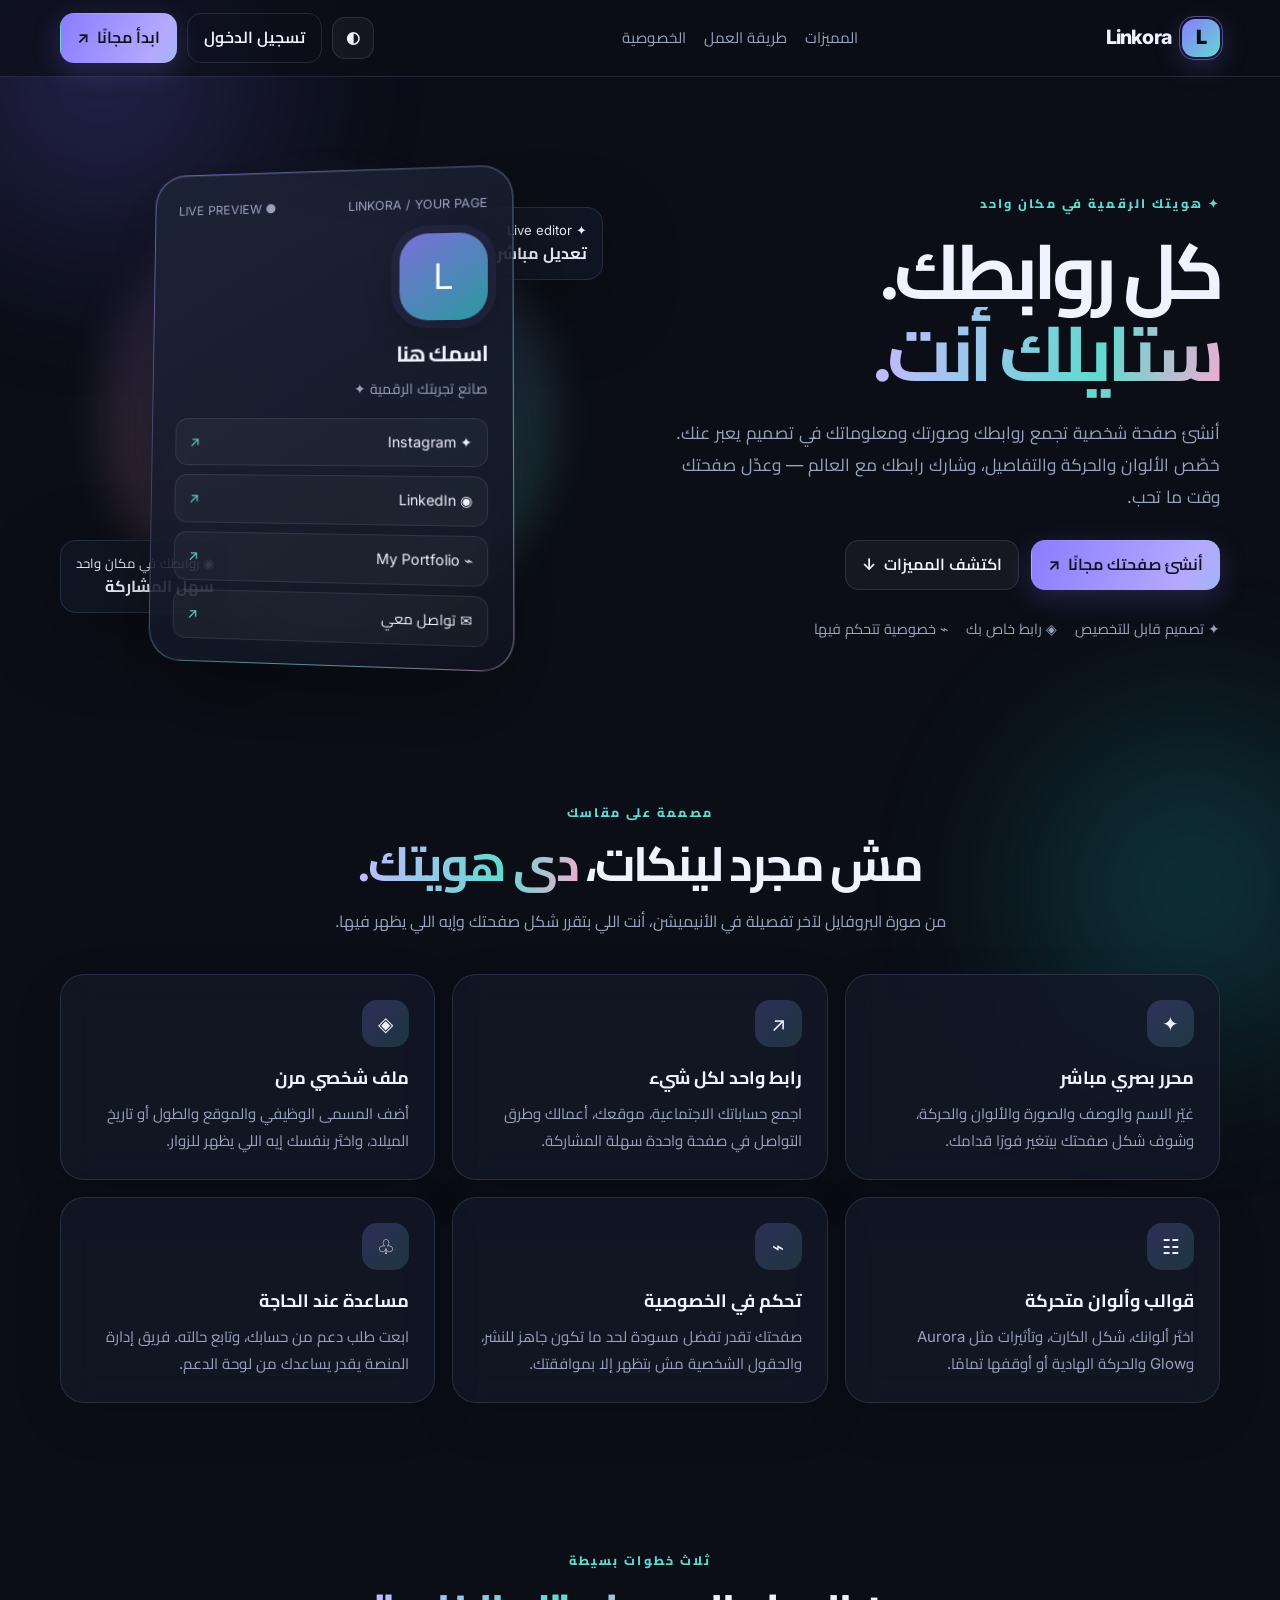
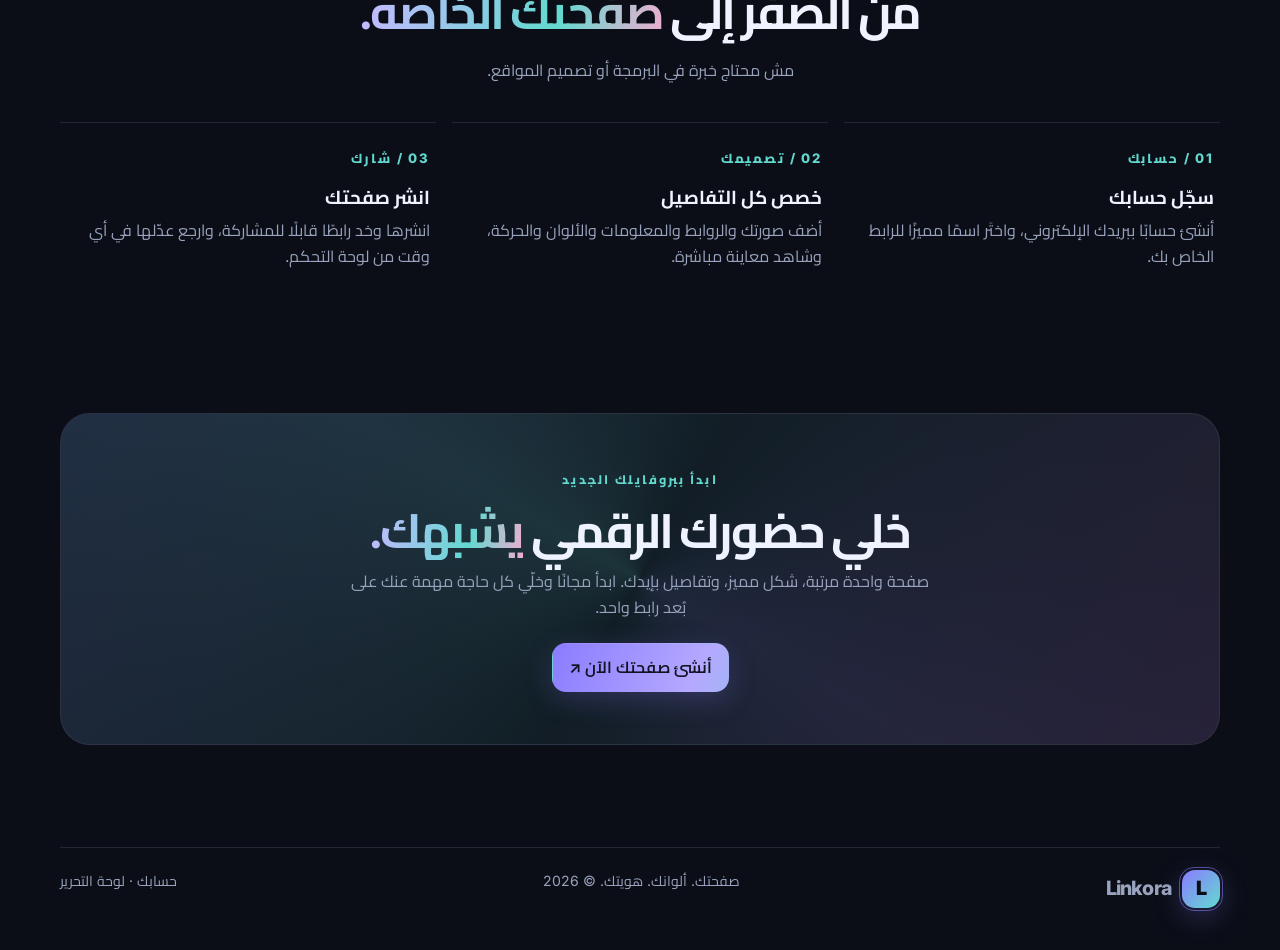
==== index.html @ 49119897 "Add files via upload" ====
<!doctype html>
<html lang="ar" dir="rtl">
<head>
  <meta charset="utf-8"><meta name="viewport" content="width=device-width, initial-scale=1">
  <meta name="theme-color" content="#0b0e17"><meta name="description" content="أنشئ صفحة روابط وبروفايل شخصية قابلة للتخصيص، واجمع كل روابطك في مكان واحد مع Linkora.">
  <title>Linkora — كل روابطك في صفحة واحدة</title><link rel="icon" href="assets/brand.svg" type="image/svg+xml"><link rel="stylesheet" href="assets/css/app.css">
  <script src="assets/js/config.js"></script>
</head>
<body>
<header class="topbar"><nav class="container nav"><a class="brand" href="index.html"><span class="brand-mark">L</span><span>Linkora</span></a><div class="nav-links"><a href="#features">المميزات</a><a href="#how">طريقة العمل</a><a href="#privacy">الخصوصية</a></div><div class="nav-actions"><button class="btn icon-btn" id="themeToggle" aria-label="تغيير المظهر">◐</button><a class="btn btn-quiet" href="auth.html">تسجيل الدخول</a><a class="btn btn-primary" href="auth.html?mode=signup">ابدأ مجانًا <span>↗</span></a></div></nav></header>
<main>
<section class="hero"><div class="container hero-grid"><div class="hero-copy"><span class="eyebrow">✦ هويتك الرقمية في مكان واحد</span><h1>كل روابطك.<br><span class="gradient-text">ستايلك أنت.</span></h1><p>أنشئ صفحة شخصية تجمع روابطك وصورتك ومعلوماتك في تصميم يعبر عنك. خصّص الألوان والحركة والتفاصيل، وشارك رابطك مع العالم — وعدّل صفحتك وقت ما تحب.</p><div class="hero-actions"><a class="btn btn-primary" href="auth.html?mode=signup">أنشئ صفحتك مجانًا <span>↗</span></a><a class="btn" href="#features">اكتشف المميزات <span>↓</span></a></div><div class="hero-meta"><span>✦ تصميم قابل للتخصيص</span><span>◈ رابط خاص بك</span><span>⌁ خصوصية تتحكم فيها</span></div></div>
<div class="hero-art" aria-label="معاينة توضيحية لصفحة Linkora"><div class="art-glow"></div><div class="mock-stat one">◉ روابطك في مكان واحد <b>سهل المشاركة</b></div><div class="mock-stat two">✦ Live editor <b>تعديل مباشر</b></div><article class="mock-profile"><div class="mock-top"><span>LINKORA / YOUR PAGE</span><span>● LIVE PREVIEW</span></div><div class="mock-avatar">L</div><h3>اسمك هنا</h3><p class="muted">صانع تجربتك الرقمية ✦</p><div class="mock-link"><span>✦ Instagram</span><span>↗</span></div><div class="mock-link"><span>◉ LinkedIn</span><span>↗</span></div><div class="mock-link"><span>⌁ My Portfolio</span><span>↗</span></div><div class="mock-link"><span>✉ تواصل معي</span><span>↗</span></div></article></div></div></section>
<section class="section" id="features"><div class="container"><div class="section-head"><span class="eyebrow">مصممة على مقاسك</span><h2>مش مجرد لينكات، <span class="gradient-text">دي هويتك.</span></h2><p>من صورة البروفايل لآخر تفصيلة في الأنيميشن، أنت اللي بتقرر شكل صفحتك وإيه اللي يظهر فيها.</p></div><div class="feature-grid"><article class="feature-card"><div class="feature-icon">✦</div><h3>محرر بصري مباشر</h3><p>غيّر الاسم والوصف والصورة والألوان والحركة، وشوف شكل صفحتك بيتغير فورًا قدامك.</p></article><article class="feature-card"><div class="feature-icon">↗</div><h3>رابط واحد لكل شيء</h3><p>اجمع حساباتك الاجتماعية، موقعك، أعمالك وطرق التواصل في صفحة واحدة سهلة المشاركة.</p></article><article class="feature-card"><div class="feature-icon">◈</div><h3>ملف شخصي مرن</h3><p>أضف المسمى الوظيفي والموقع والطول أو تاريخ الميلاد، واختَر بنفسك إيه اللي يظهر للزوار.</p></article><article class="feature-card"><div class="feature-icon">☷</div><h3>قوالب وألوان متحركة</h3><p>اختَر ألوانك، شكل الكارت، وتأثيرات مثل Aurora وGlow والحركة الهادية أو أوقفها تمامًا.</p></article><article class="feature-card"><div class="feature-icon">⌁</div><h3>تحكم في الخصوصية</h3><p>صفحتك تقدر تفضل مسودة لحد ما تكون جاهز للنشر، والحقول الشخصية مش بتظهر إلا بموافقتك.</p></article><article class="feature-card"><div class="feature-icon">♧</div><h3>مساعدة عند الحاجة</h3><p>ابعت طلب دعم من حسابك، وتابع حالته. فريق إدارة المنصة يقدر يساعدك من لوحة الدعم.</p></article></div></div></section>
<section class="section" id="how"><div class="container"><div class="section-head"><span class="eyebrow">ثلاث خطوات بسيطة</span><h2>من الصفر إلى <span class="gradient-text">صفحتك الخاصة.</span></h2><p>مش محتاج خبرة في البرمجة أو تصميم المواقع.</p></div><div class="steps-grid"><article class="step-card"><span class="step-number">01 / حسابك</span><h3>سجّل حسابك</h3><p>أنشئ حسابًا ببريدك الإلكتروني، واختَر اسمًا مميزًا للرابط الخاص بك.</p></article><article class="step-card"><span class="step-number">02 / تصميمك</span><h3>خصص كل التفاصيل</h3><p>أضف صورتك والروابط والمعلومات والألوان والحركة، وشاهد معاينة مباشرة.</p></article><article class="step-card"><span class="step-number">03 / شارك</span><h3>انشر صفحتك</h3><p>انشرها وخد رابطًا قابلًا للمشاركة، وارجع عدّلها في أي وقت من لوحة التحكم.</p></article></div></div></section>
<section class="section" id="privacy"><div class="container"><div class="cta-panel"><span class="eyebrow">ابدأ ببروفايلك الجديد</span><h2>خلي حضورك الرقمي <span class="gradient-text">يشبهك.</span></h2><p>صفحة واحدة مرتبة، شكل مميز، وتفاصيل بإيدك. ابدأ مجانًا وخلّي كل حاجة مهمة عنك على بُعد رابط واحد.</p><a class="btn btn-primary" href="auth.html?mode=signup">أنشئ صفحتك الآن ↗</a></div></div></section>
</main><footer class="footer"><div class="container footer-inner"><a class="brand" href="index.html"><span class="brand-mark">L</span><span>Linkora</span></a><span>صفحتك. ألوانك. هويتك. © <span id="year"></span></span><span><a href="auth.html">حسابك</a> · <a href="editor.html">لوحة التحرير</a></span></div></footer>
<script type="module" src="assets/js/home.js"></script></body></html>
---- assets/css/app.css ----
@import url('https://fonts.googleapis.com/css2?family=Cairo:wght@400;500;600;700;800&family=Inter:wght@400;500;600;700;800&display=swap');
:root{--bg:#0b0e17;--panel:rgba(20,25,40,.79);--panel-solid:#151a2a;--panel-2:rgba(255,255,255,.045);--text:#eff2ff;--muted:#99a3bd;--line:rgba(193,204,255,.13);--accent:#8a7cff;--accent-2:#62d9cf;--rose:#ee9bc5;--good:#6ee7b7;--warn:#fbc97a;--danger:#ff8c9c;--shadow:0 24px 80px rgba(0,0,0,.32);--radius:24px;--font:'Inter','Cairo',sans-serif}
*{box-sizing:border-box}html{scroll-behavior:smooth}body{margin:0;min-height:100vh;color:var(--text);background:var(--bg);font-family:var(--font);line-height:1.6;overflow-x:hidden}body:before,body:after{content:"";position:fixed;inset:auto;pointer-events:none;z-index:-2;filter:blur(72px);opacity:.31;border-radius:50%;animation:orb-drift 18s ease-in-out infinite alternate}body:before{width:40vw;height:40vw;min-width:280px;min-height:280px;top:-14vw;left:-12vw;background:radial-gradient(circle,#6e62e9 0,rgba(110,98,233,0) 68%)}body:after{width:38vw;height:38vw;min-width:280px;min-height:280px;right:-12vw;bottom:-18vw;background:radial-gradient(circle,#1baca9 0,rgba(27,172,169,0) 70%);animation-delay:-7s}@keyframes orb-drift{from{transform:translate3d(0,0,0) scale(1)}to{transform:translate3d(8vw,4vh,0) scale(1.18)}}a{color:inherit;text-decoration:none}button,input,textarea,select{font:inherit}button{cursor:pointer}img{max-width:100%;display:block}.container{width:min(1160px,calc(100% - 40px));margin-inline:auto}.topbar{position:sticky;top:0;z-index:30;backdrop-filter:blur(22px);background:rgba(11,14,23,.68);border-bottom:1px solid var(--line)}.nav{min-height:76px;display:flex;align-items:center;justify-content:space-between;gap:20px}.brand{display:inline-flex;align-items:center;gap:11px;font-weight:800;letter-spacing:-.04em;font-size:1.23rem}.brand-mark{width:38px;height:38px;border-radius:13px;display:grid;place-items:center;background:linear-gradient(135deg,var(--accent),var(--accent-2));color:#0b0e17;font-weight:900;box-shadow:0 8px 28px color-mix(in srgb,var(--accent) 27%,transparent);position:relative;isolation:isolate}.brand-mark:after{content:"";position:absolute;inset:-3px;border:1px solid color-mix(in srgb,var(--accent) 55%,transparent);border-radius:15px;animation:mark-pulse 3s ease-in-out infinite;z-index:-1}@keyframes mark-pulse{50%{opacity:.35;transform:scale(1.1)}}.nav-links{display:flex;align-items:center;gap:18px;color:var(--muted);font-size:.94rem}.nav-links a:hover{color:var(--text)}.nav-actions{display:flex;gap:10px;align-items:center}.btn{border:1px solid var(--line);border-radius:14px;padding:11px 16px;background:rgba(255,255,255,.045);color:var(--text);font-weight:650;display:inline-flex;align-items:center;justify-content:center;gap:8px;transition:transform .25s,border-color .25s,background .25s,box-shadow .25s;white-space:nowrap}.btn:hover{transform:translateY(-2px);border-color:color-mix(in srgb,var(--accent) 70%,white 5%);box-shadow:0 10px 28px rgba(0,0,0,.2)}.btn:active{transform:scale(.97)}.btn-primary{border-color:transparent;color:#101321;background:linear-gradient(115deg,var(--accent),#b5a9ff 48%,var(--accent-2));background-size:170% 170%;animation:button-flow 7s ease infinite;box-shadow:0 8px 28px color-mix(in srgb,var(--accent) 22%,transparent)}@keyframes button-flow{50%{background-position:100% 0}}.btn-quiet{background:transparent}.btn-danger{color:#ffb9c2;border-color:rgba(255,140,156,.28)}.btn-small{padding:8px 11px;border-radius:11px;font-size:.87rem}.icon-btn{width:42px;height:42px;padding:0;border-radius:13px}.muted{color:var(--muted)}.small{font-size:.87rem}.eyebrow{color:var(--accent-2);font-size:.78rem;font-weight:800;letter-spacing:.17em;text-transform:uppercase}.gradient-text{background:linear-gradient(100deg,#c3baff 3%,var(--accent-2) 65%,#efadd0);-webkit-background-clip:text;background-clip:text;color:transparent}.hero{padding:90px 0 64px;position:relative}.hero-grid{display:grid;grid-template-columns:1.03fr .97fr;gap:52px;align-items:center}.hero h1{font-size:clamp(2.7rem,6vw,5.2rem);line-height:1.07;letter-spacing:-.065em;margin:15px 0 22px;max-width:720px}.hero p{font-size:1.08rem;max-width:600px;color:var(--muted);line-height:1.85}.hero-actions{display:flex;flex-wrap:wrap;gap:12px;margin-top:27px}.hero-meta{display:flex;flex-wrap:wrap;gap:18px;margin-top:27px;color:var(--muted);font-size:.9rem}.hero-meta span{display:flex;align-items:center;gap:8px}.hero-art{min-height:470px;display:grid;place-items:center;position:relative;perspective:1000px}.art-glow{position:absolute;width:84%;aspect-ratio:1;border-radius:50%;background:conic-gradient(from 0deg,rgba(138,124,255,.16),rgba(98,217,207,.18),rgba(238,155,197,.17),rgba(138,124,255,.16));filter:blur(20px);animation:slowspin 30s linear infinite}@keyframes slowspin{to{transform:rotate(360deg)}}.mock-profile{position:relative;width:min(365px,90%);padding:27px 24px 22px;background:linear-gradient(150deg,rgba(28,34,54,.9),rgba(15,19,31,.88));border:1px solid rgba(200,208,255,.22);border-radius:32px;box-shadow:0 38px 90px rgba(0,0,0,.35),inset 0 1px rgba(255,255,255,.12);transform:rotateY(-8deg) rotateX(3deg);animation:profile-float 6s ease-in-out infinite}.mock-profile:before{content:"";position:absolute;inset:-1px;border-radius:inherit;padding:1px;background:linear-gradient(130deg,rgba(138,124,255,.78),transparent 38%,rgba(98,217,207,.65) 70%,rgba(238,155,197,.55));-webkit-mask:linear-gradient(#000 0 0) content-box,linear-gradient(#000 0 0);-webkit-mask-composite:xor;mask-composite:exclude;pointer-events:none;opacity:.8}.mock-top{display:flex;align-items:center;justify-content:space-between;font-size:.78rem;color:var(--muted);margin-bottom:19px}.mock-avatar{width:87px;height:87px;border-radius:28px;background:linear-gradient(145deg,#7a70d8,#2b999f);display:grid;place-items:center;font-size:2.2rem;color:#fff;box-shadow:0 0 0 8px rgba(137,124,255,.08),0 14px 32px rgba(0,0,0,.25);margin-bottom:16px}.mock-profile h3{font-size:1.35rem;margin:0;letter-spacing:-.04em}.mock-profile .muted{font-size:.88rem;margin:4px 0 16px}.mock-link{padding:12px 14px;border:1px solid rgba(255,255,255,.09);background:rgba(255,255,255,.035);border-radius:13px;margin-top:9px;display:flex;justify-content:space-between;gap:10px;font-size:.89rem}.mock-link span:last-child{color:var(--accent-2)}.mock-stat{position:absolute;border:1px solid var(--line);background:rgba(17,22,36,.82);backdrop-filter:blur(20px);padding:12px 15px;border-radius:16px;box-shadow:var(--shadow);font-size:.82rem;animation:profile-float 7s ease-in-out infinite}.mock-stat b{display:block;font-size:1rem}.mock-stat.one{left:0;bottom:50px;animation-delay:-1.8s}.mock-stat.two{right:-6px;top:40px;animation-delay:-3.1s}@keyframes profile-float{0%,100%{transform:translateY(0) rotateY(-8deg) rotateX(3deg)}50%{transform:translateY(-12px) rotateY(-3deg) rotateX(1deg)}}.section{padding:72px 0}.section-head{max-width:700px;margin:0 auto 38px;text-align:center}.section-head h2{font-size:clamp(2rem,4vw,3rem);letter-spacing:-.05em;line-height:1.15;margin:12px 0}.section-head p{color:var(--muted);line-height:1.8}.feature-grid{display:grid;grid-template-columns:repeat(3,1fr);gap:17px}.feature-card,.panel,.soft-card{background:var(--panel);border:1px solid var(--line);border-radius:var(--radius);box-shadow:0 16px 50px rgba(0,0,0,.12);backdrop-filter:blur(16px)}.feature-card{padding:25px;transition:transform .28s,border-color .28s}.feature-card:hover{transform:translateY(-5px);border-color:color-mix(in srgb,var(--accent) 40%,var(--line))}.feature-icon{width:47px;height:47px;display:grid;place-items:center;border-radius:15px;background:linear-gradient(135deg,color-mix(in srgb,var(--accent) 24%,transparent),color-mix(in srgb,var(--accent-2) 16%,transparent));font-size:1.25rem}.feature-card h3{margin:17px 0 7px;font-size:1.12rem}.feature-card p{margin:0;color:var(--muted);font-size:.94rem;line-height:1.8}.steps-grid{display:grid;grid-template-columns:repeat(3,1fr);gap:16px}.step-card{border-top:1px solid var(--line);padding:22px 6px 0}.step-number{font-size:.82rem;color:var(--accent-2);font-weight:800;letter-spacing:.14em}.step-card h3{margin:12px 0 5px}.step-card p{margin:0;color:var(--muted)}.cta-panel{position:relative;overflow:hidden;text-align:center;padding:52px 26px;border:1px solid var(--line);border-radius:30px;background:linear-gradient(125deg,rgba(138,124,255,.12),rgba(98,217,207,.08),rgba(238,155,197,.08))}.cta-panel:before{content:"";position:absolute;inset:-100%;background:conic-gradient(from 30deg,transparent,rgba(138,124,255,.11),transparent,rgba(98,217,207,.12),transparent);animation:slowspin 32s linear infinite}.cta-panel>*{position:relative}.cta-panel h2{font-size:clamp(2rem,4vw,3rem);line-height:1.2;letter-spacing:-.05em;margin:10px 0}.cta-panel p{color:var(--muted);max-width:580px;margin:0 auto 22px}.footer{padding:30px 0 42px;color:var(--muted);font-size:.88rem}.footer-inner{border-top:1px solid var(--line);padding-top:22px;display:flex;justify-content:space-between;gap:16px;flex-wrap:wrap}
/* App pages */
.page-wrap{padding:44px 0 72px}.page-heading{display:flex;align-items:flex-end;justify-content:space-between;gap:18px;margin-bottom:26px}.page-heading h1{margin:5px 0;font-size:clamp(1.8rem,3vw,2.65rem);letter-spacing:-.055em;line-height:1.15}.page-heading p{margin:7px 0 0;color:var(--muted)}.panel{padding:25px}.panel h2,.panel h3{margin-top:0}.panel-head{display:flex;align-items:center;justify-content:space-between;gap:14px;margin-bottom:18px}.form-grid{display:grid;grid-template-columns:repeat(2,minmax(0,1fr));gap:17px}.field{display:flex;flex-direction:column;gap:7px;min-width:0}.field.full{grid-column:1/-1}.field label,.field-label{font-size:.9rem;font-weight:700}.field input,.field textarea,.field select,.control{width:100%;min-width:0;border:1px solid var(--line);background:rgba(5,8,17,.28);color:var(--text);border-radius:13px;padding:12px 13px;outline:none;transition:border-color .2s,box-shadow .2s}.field input:focus,.field textarea:focus,.field select:focus,.control:focus{border-color:var(--accent);box-shadow:0 0 0 3px color-mix(in srgb,var(--accent) 18%,transparent)}.field textarea{resize:vertical;min-height:110px}.field input[type=color]{height:45px;padding:5px}.field input[type=checkbox]{width:17px;height:17px;accent-color:var(--accent)}.field small{font-size:.8rem;color:var(--muted)}.check-row{display:flex;align-items:flex-start;gap:10px;font-size:.9rem;color:var(--muted)}.check-row input{margin-top:4px;flex:0 0 auto}.auth-layout{min-height:calc(100vh - 76px);display:grid;grid-template-columns:1fr minmax(320px,480px);gap:50px;align-items:center;padding-block:54px}.auth-copy h1{font-size:clamp(2.5rem,5vw,4.3rem);line-height:1.06;letter-spacing:-.06em}.auth-copy p{color:var(--muted);font-size:1.05rem;max-width:550px}.auth-card{padding:30px}.auth-card h2{margin:0;font-size:1.7rem;letter-spacing:-.04em}.auth-tabs{display:grid;grid-template-columns:1fr 1fr;gap:6px;padding:5px;border-radius:14px;background:rgba(255,255,255,.04);margin:20px 0}.auth-tabs button{border:0;border-radius:10px;padding:10px;background:transparent;color:var(--muted)}.auth-tabs button.active{background:rgba(255,255,255,.1);color:var(--text)}.auth-form{display:grid;gap:15px}.status-line{min-height:23px;color:var(--muted);font-size:.9rem}.status-line.error{color:var(--danger)}.status-line.success{color:var(--good)}.app-grid{display:grid;grid-template-columns:minmax(0,1.05fr) minmax(340px,.95fr);gap:22px;align-items:start}.editor-form{display:grid;gap:22px}.divider{height:1px;background:var(--line);margin:22px 0}.section-kicker{display:flex;align-items:center;gap:10px;margin:0 0 17px;font-size:1rem}.section-kicker .n{display:grid;place-items:center;width:29px;height:29px;border-radius:10px;background:color-mix(in srgb,var(--accent) 20%,transparent);font-size:.82rem;color:#d9d3ff}.theme-grid{display:grid;grid-template-columns:repeat(3,1fr);gap:10px}.theme-swatch{position:relative;border:1px solid var(--line);border-radius:14px;padding:12px;background:rgba(255,255,255,.03);text-align:left;color:var(--text)}.theme-swatch.active{border-color:var(--accent);box-shadow:0 0 0 2px color-mix(in srgb,var(--accent) 22%,transparent)}.swatch-colors{display:flex;gap:5px;margin-bottom:9px}.swatch-colors i{width:23px;height:23px;border-radius:8px}.link-edit-list{display:grid;gap:10px}.link-edit-row{display:grid;grid-template-columns:1fr 1.5fr 70px 42px;gap:8px;align-items:center;padding:10px;background:rgba(255,255,255,.025);border:1px solid var(--line);border-radius:15px}.link-edit-row input{min-width:0;width:100%;border:1px solid var(--line);background:rgba(5,8,17,.28);color:var(--text);padding:10px;border-radius:10px}.preview-stick{position:sticky;top:100px}.preview-stage{min-height:660px;border:1px dashed rgba(193,204,255,.18);border-radius:28px;padding:22px;display:grid;place-items:center;position:relative;overflow:hidden;background:rgba(3,5,12,.2)}.preview-label{position:absolute;top:14px;left:17px;text-transform:uppercase;letter-spacing:.14em;font-size:.7rem;color:var(--muted)}.preview-profile{--pbg:#101522;--ptxt:#f4f5ff;--paccent:#8a7cff;--paccent2:#62d9cf;width:min(350px,100%);padding:27px 23px;background:var(--pbg);color:var(--ptxt);border:1px solid color-mix(in srgb,var(--paccent) 45%,transparent);border-radius:28px;position:relative;box-shadow:0 28px 60px rgba(0,0,0,.28);text-align:center;isolation:isolate}.preview-profile:before{content:"";position:absolute;inset:-2px;border-radius:inherit;background:conic-gradient(from var(--angle,0deg),var(--paccent),transparent 25%,var(--paccent2),transparent 75%,var(--paccent));z-index:-2;opacity:.72;animation:border-spin 8s linear infinite}.preview-profile:after{content:"";position:absolute;inset:1px;border-radius:26px;background:var(--pbg);z-index:-1}.preview-profile.no-anim:before{animation:none}@property --angle{syntax:'<angle>';inherits:false;initial-value:0deg}@keyframes border-spin{to{--angle:360deg}}.preview-avatar{width:102px;height:102px;border:2px solid var(--paccent);border-radius:31px;object-fit:cover;margin:0 auto 16px;box-shadow:0 0 0 8px color-mix(in srgb,var(--paccent) 10%,transparent),0 0 40px color-mix(in srgb,var(--paccent) 22%,transparent);animation:avatar-float 5s ease-in-out infinite}.preview-avatar-fallback{width:102px;height:102px;border:2px solid var(--paccent);border-radius:31px;display:grid;place-items:center;margin:0 auto 16px;font-size:2rem;background:linear-gradient(140deg,var(--paccent),var(--paccent2));color:#111}.preview-profile.no-anim .preview-avatar{animation:none}@keyframes avatar-float{50%{transform:translateY(-7px)}}.preview-profile h3{font-size:1.3rem;margin:0;overflow-wrap:anywhere}.preview-profile .subtitle{opacity:.75;font-size:.9rem;margin:4px 0 9px}.preview-profile .bio{opacity:.86;font-size:.9rem;white-space:pre-wrap;overflow-wrap:anywhere;margin:0 0 15px}.preview-link{display:flex;justify-content:space-between;align-items:center;gap:10px;text-align:left;padding:12px 13px;margin-top:9px;border:1px solid color-mix(in srgb,var(--paccent) 25%,transparent);border-radius:13px;background:rgba(255,255,255,.055);font-size:.88rem;transition:transform .2s,border-color .2s}.preview-link:hover{transform:translateY(-2px);border-color:var(--paccent2)}.preview-link span:last-child{color:var(--paccent2)}.save-bar{display:flex;flex-wrap:wrap;justify-content:space-between;align-items:center;gap:12px;padding-top:18px;border-top:1px solid var(--line)}.publish-toggle{display:flex;align-items:center;gap:9px;color:var(--muted);font-size:.9rem}.publish-toggle input{accent-color:var(--accent)}.profile-live{min-height:100vh;display:grid;place-items:center;padding:35px 18px;position:relative;overflow:hidden;background:var(--pub-bg,#0c101b);color:var(--pub-text,#f4f5ff)}.profile-live:before,.profile-live:after{content:"";position:absolute;width:48vw;height:48vw;min-width:250px;min-height:250px;border-radius:50%;filter:blur(80px);opacity:.2;pointer-events:none;background:var(--pub-accent,#8a7cff);animation:orb-drift 20s ease-in-out infinite alternate}.profile-live:before{top:-20vw;left:-15vw}.profile-live:after{background:var(--pub-accent2,#62d9cf);right:-20vw;bottom:-20vw;animation-delay:-8s}.public-shell{width:min(440px,100%);position:relative;z-index:1}.public-profile{position:relative;padding:32px 27px 25px;text-align:center;border:1px solid color-mix(in srgb,var(--pub-accent,#8a7cff) 50%,transparent);border-radius:32px;background:var(--pub-card,rgba(18,23,37,.8));backdrop-filter:blur(22px);box-shadow:0 30px 90px rgba(0,0,0,.26);isolation:isolate}.public-profile:before{content:"";position:absolute;inset:-2px;border-radius:inherit;background:conic-gradient(from var(--angle,0deg),var(--pub-accent,#8a7cff),transparent 25%,var(--pub-accent2,#62d9cf),transparent 75%,var(--pub-accent,#8a7cff));opacity:.65;z-index:-2;animation:border-spin 10s linear infinite}.public-profile:after{content:"";position:absolute;inset:1px;border-radius:30px;background:var(--pub-card,rgba(18,23,37,.8));z-index:-1}.public-profile.anim-none:before,.public-profile.anim-none .public-avatar{animation:none}.public-avatar{width:112px;height:112px;object-fit:cover;border-radius:33px;border:2px solid var(--pub-accent,#8a7cff);margin:0 auto 19px;box-shadow:0 0 0 9px color-mix(in srgb,var(--pub-accent,#8a7cff) 10%,transparent),0 0 42px color-mix(in srgb,var(--pub-accent,#8a7cff) 24%,transparent);animation:avatar-float 5s ease-in-out infinite}.public-avatar.placeholder{display:grid;place-items:center;background:linear-gradient(140deg,var(--pub-accent,#8a7cff),var(--pub-accent2,#62d9cf));color:#101321;font-size:2.1rem;font-weight:800}.public-profile h1{font-size:1.7rem;letter-spacing:-.04em;line-height:1.2;margin:0;overflow-wrap:anywhere}.public-username{font-size:.85rem;color:var(--pub-accent2,#62d9cf);margin:7px 0 5px}.public-subtitle{opacity:.76;margin:3px 0 10px}.public-bio{font-size:.94rem;line-height:1.75;opacity:.9;margin:13px 0 19px;white-space:pre-wrap;overflow-wrap:anywhere}.profile-facts{display:flex;flex-wrap:wrap;justify-content:center;gap:7px;margin:0 0 17px}.fact-chip{font-size:.78rem;padding:6px 9px;border-radius:99px;border:1px solid color-mix(in srgb,var(--pub-accent,#8a7cff) 30%,transparent);background:rgba(255,255,255,.045)}.public-links{display:grid;gap:10px}.public-link{padding:13px 15px;display:flex;align-items:center;gap:12px;text-align:left;border:1px solid color-mix(in srgb,var(--pub-accent,#8a7cff) 25%,transparent);border-radius:14px;background:rgba(255,255,255,.05);transition:transform .23s,border-color .23s,background .23s;overflow-wrap:anywhere}.public-link:hover{transform:translateY(-3px);border-color:var(--pub-accent2,#62d9cf);background:rgba(255,255,255,.09)}.public-link .link-icon{width:32px;height:32px;display:grid;place-items:center;flex:0 0 32px;background:color-mix(in srgb,var(--pub-accent,#8a7cff) 20%,transparent);border-radius:10px}.public-link .link-label{flex:1;font-weight:650;font-size:.92rem}.public-link .external{color:var(--pub-accent2,#62d9cf)}.public-footer{margin-top:18px;display:flex;justify-content:center;align-items:center;gap:9px;color:currentColor;opacity:.52;font-size:.76rem}.public-footer a{font-weight:800;letter-spacing:.04em}.not-found{text-align:center;padding:55px 22px;max-width:550px;margin:auto}.not-found h1{font-size:2.1rem;margin-bottom:8px}.dashboard-stats{display:grid;grid-template-columns:repeat(4,1fr);gap:14px;margin-bottom:22px}.stat-card{padding:19px;border:1px solid var(--line);background:var(--panel);border-radius:20px}.stat-card span{display:block;color:var(--muted);font-size:.82rem}.stat-card strong{display:block;font-size:1.8rem;letter-spacing:-.04em;margin-top:7px}.stat-card .stat-icon{float:right;width:36px;height:36px;display:grid;place-items:center;background:rgba(138,124,255,.14);border-radius:12px}.table-wrap{overflow:auto;border:1px solid var(--line);border-radius:16px}table{width:100%;border-collapse:collapse;min-width:690px;font-size:.89rem}th,td{text-align:left;padding:14px 15px;border-bottom:1px solid var(--line);vertical-align:middle}th{font-size:.76rem;color:var(--muted);text-transform:uppercase;letter-spacing:.07em;background:rgba(255,255,255,.025)}tr:last-child td{border-bottom:0}.user-cell{display:flex;align-items:center;gap:10px;min-width:160px}.mini-avatar{width:36px;height:36px;object-fit:cover;border-radius:12px;background:linear-gradient(135deg,var(--accent),var(--accent-2));display:grid;place-items:center;color:#111}.status-pill{display:inline-flex;padding:4px 9px;border-radius:99px;font-size:.75rem;font-weight:750;background:rgba(255,255,255,.07);color:var(--muted)}.status-pill.published,.status-pill.open{background:rgba(110,231,183,.12);color:var(--good)}.status-pill.draft,.status-pill.in_progress{background:rgba(251,201,122,.12);color:var(--warn)}.status-pill.closed{background:rgba(153,163,189,.12);color:var(--muted)}.table-actions{display:flex;gap:7px;align-items:center;flex-wrap:wrap}.toolbar{display:flex;align-items:center;justify-content:space-between;gap:12px;flex-wrap:wrap;margin-bottom:16px}.search-box{width:min(330px,100%);position:relative}.search-box input{width:100%;padding:11px 13px 11px 38px;background:rgba(255,255,255,.035);border:1px solid var(--line);border-radius:12px;color:var(--text)}.search-box span{position:absolute;left:13px;top:8px;color:var(--muted)}.ticket-list{display:grid;gap:12px}.ticket-card{padding:17px;border-radius:16px;border:1px solid var(--line);background:rgba(255,255,255,.025)}.ticket-top{display:flex;justify-content:space-between;gap:15px;align-items:flex-start}.ticket-card p{color:var(--muted);white-space:pre-wrap;overflow-wrap:anywhere}.ticket-card textarea{width:100%;border:1px solid var(--line);background:rgba(5,8,17,.28);color:var(--text);border-radius:11px;padding:10px;margin:8px 0}.empty-state{text-align:center;padding:30px 16px;color:var(--muted)}.notice{border:1px solid rgba(251,201,122,.28);background:rgba(251,201,122,.08);padding:13px 15px;border-radius:13px;color:#f6d7a0;margin:12px 0}.notice[hidden]{display:none}.toast-host{position:fixed;right:18px;bottom:18px;z-index:100;display:grid;gap:8px;width:min(380px,calc(100% - 36px))}.toast{padding:13px 16px;border:1px solid var(--line);border-radius:14px;background:#191f30;color:var(--text);box-shadow:var(--shadow);opacity:0;transform:translateY(8px);transition:opacity .22s,transform .22s}.toast.show{opacity:1;transform:translateY(0)}.toast-success{border-color:rgba(110,231,183,.3)}.toast-error{border-color:rgba(255,140,156,.35)}.modal-backdrop{position:fixed;inset:0;background:rgba(4,5,10,.7);backdrop-filter:blur(8px);z-index:80;display:grid;place-items:center;padding:20px}.modal{width:min(520px,100%);max-height:88vh;overflow:auto;padding:25px;border-radius:22px;border:1px solid var(--line);background:#151a29;box-shadow:var(--shadow)}.modal[hidden]{display:none}.qr-wrap{background:#fff;padding:13px;border-radius:15px;display:inline-block}.spinner{width:20px;height:20px;border:2px solid rgba(255,255,255,.25);border-top-color:var(--text);border-radius:50%;animation:spin .8s linear infinite}@keyframes spin{to{transform:rotate(360deg)}}.visually-hidden{position:absolute!important;width:1px;height:1px;padding:0;margin:-1px;overflow:hidden;clip:rect(0,0,0,0);white-space:nowrap;border:0}body.light{--bg:#eef0f7;--panel:rgba(255,255,255,.8);--panel-solid:#fff;--panel-2:rgba(13,20,42,.035);--text:#20263b;--muted:#66708c;--line:rgba(52,62,104,.14);--shadow:0 24px 80px rgba(35,43,83,.12)}body.light .topbar{background:rgba(245,246,252,.78)}body.light .field input,body.light .field textarea,body.light .field select,body.light .control,body.light .link-edit-row input{background:rgba(255,255,255,.64)}body.light .preview-stage{background:rgba(255,255,255,.3)}body.light .mock-profile{background:linear-gradient(150deg,rgba(255,255,255,.94),rgba(242,244,252,.9));color:#252a41}body.light .mock-stat{background:rgba(255,255,255,.92);color:#252a41}body.light .toast{background:#fff;color:#20263b}body.light .modal{background:#fff;color:#20263b}
@media(max-width:980px){.hero-grid{grid-template-columns:1fr;gap:12px}.hero-copy{text-align:center}.hero-copy p{margin-inline:auto}.hero-actions,.hero-meta{justify-content:center}.hero-art{min-height:440px}.feature-grid{grid-template-columns:repeat(2,1fr)}.app-grid{grid-template-columns:1fr}.preview-stick{position:static}.preview-stage{min-height:580px}.dashboard-stats{grid-template-columns:repeat(2,1fr)}.auth-layout{grid-template-columns:1fr;gap:22px}.auth-copy{text-align:center}.auth-copy p{margin-inline:auto}.auth-copy h1{max-width:750px;margin-inline:auto}.auth-card{width:min(480px,100%);margin-inline:auto}}
@media(max-width:650px){.container{width:min(100% - 26px,1160px)}.nav{min-height:66px}.nav-links{display:none}.nav-actions .btn:not(.btn-primary){display:none}.hero{padding:60px 0 35px}.hero h1{font-size:clamp(2.45rem,12vw,3.8rem)}.hero-art{min-height:415px}.mock-profile{width:min(330px,87%);padding:22px 19px;transform:none}.mock-stat.one{left:-1px;bottom:24px}.mock-stat.two{right:0;top:16px}.section{padding:50px 0}.feature-grid,.steps-grid{grid-template-columns:1fr}.feature-card{padding:21px}.page-wrap{padding:30px 0 50px}.page-heading{align-items:flex-start;flex-direction:column}.panel{padding:18px}.form-grid{grid-template-columns:1fr}.field.full{grid-column:auto}.theme-grid{grid-template-columns:1fr}.link-edit-row{grid-template-columns:1fr 1fr;gap:8px}.link-edit-row .link-icon-input{grid-column:1}.link-edit-row .remove-link{grid-column:2;grid-row:2;justify-self:end}.link-edit-row .link-url-input{grid-column:1/-1;grid-row:2}.preview-stage{padding:40px 12px 20px;min-height:590px}.preview-profile{padding:26px 18px}.dashboard-stats{gap:9px}.stat-card{padding:14px}.stat-card strong{font-size:1.5rem}.auth-layout{padding-block:35px}.auth-card{padding:22px}.footer-inner{flex-direction:column}.save-bar{align-items:stretch}.save-bar .btn{width:100%}.public-profile{padding:27px 18px 21px}.public-avatar{width:100px;height:100px;border-radius:30px}.public-profile h1{font-size:1.5rem}}
@media(prefers-reduced-motion:reduce){*,*:before,*:after{scroll-behavior:auto!important;animation-duration:.01ms!important;animation-iteration-count:1!important;transition-duration:.01ms!important}}
.profile-live.no-orbs:before,.profile-live.no-orbs:after{display:none}.public-profile.anim-float:before{animation:none}.public-profile.anim-glow .public-avatar{animation:none}.public-profile.anim-none .public-avatar{animation:none}

.preview-profile.card-outline:after{background:transparent}.preview-profile.card-outline{backdrop-filter:none;box-shadow:none}
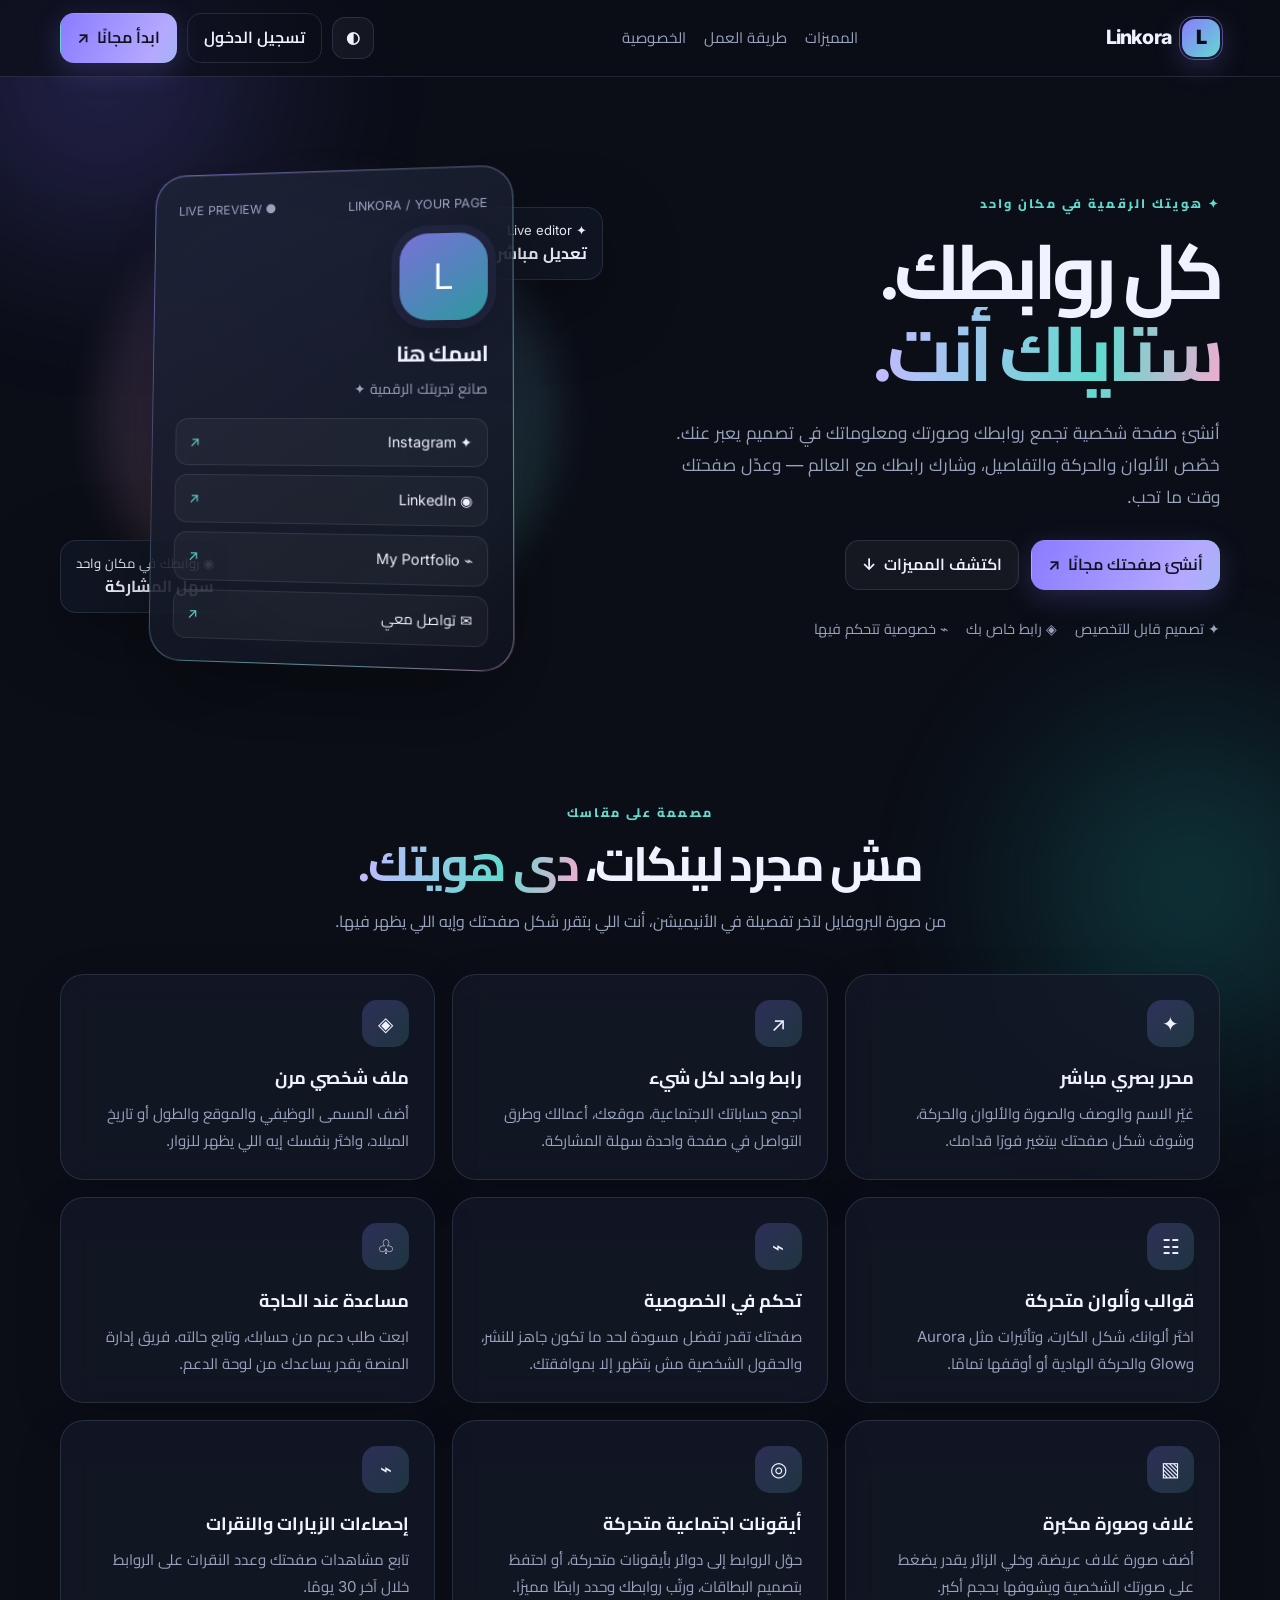
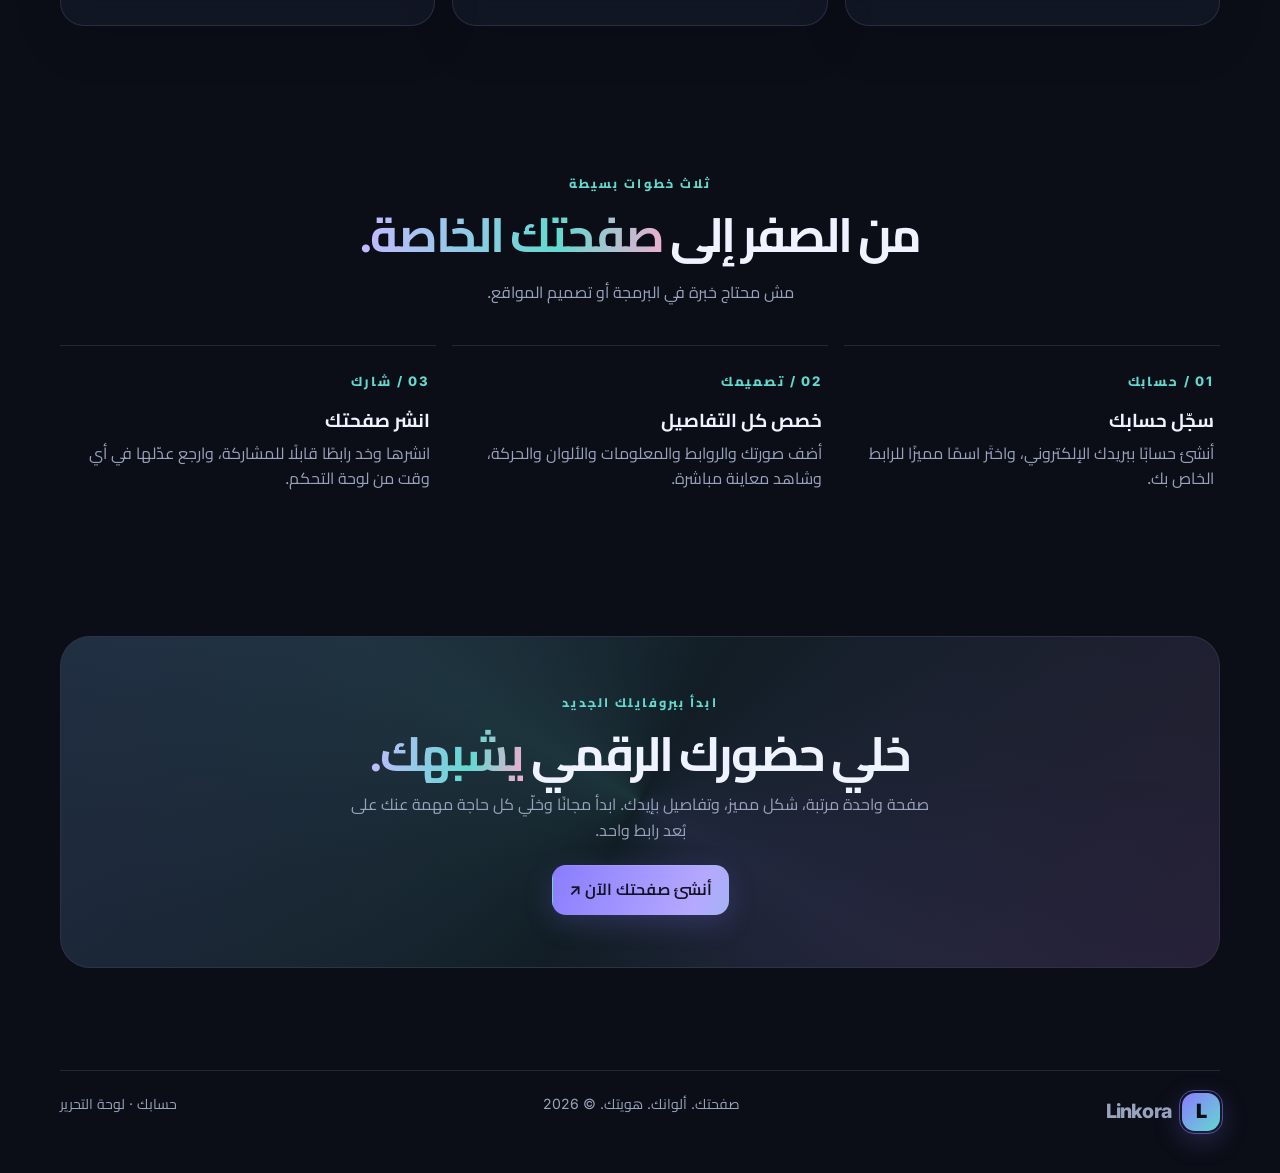
==== commit e378346f: "Add files via upload" ====
--- a/index.html
+++ b/index.html
@@ -5,13 +5,13 @@
   <meta name="theme-color" content="#0b0e17"><meta name="description" content="أنشئ صفحة روابط وبروفايل شخصية قابلة للتخصيص، واجمع كل روابطك في مكان واحد مع Linkora.">
   <title>Linkora — كل روابطك في صفحة واحدة</title><link rel="icon" href="assets/brand.svg" type="image/svg+xml"><link rel="stylesheet" href="assets/css/app.css">
   <script src="assets/js/config.js"></script>
-</head>
+<script src="assets/js/i18n.js" defer></script></head>
 <body>
 <header class="topbar"><nav class="container nav"><a class="brand" href="index.html"><span class="brand-mark">L</span><span>Linkora</span></a><div class="nav-links"><a href="#features">المميزات</a><a href="#how">طريقة العمل</a><a href="#privacy">الخصوصية</a></div><div class="nav-actions"><button class="btn icon-btn" id="themeToggle" aria-label="تغيير المظهر">◐</button><a class="btn btn-quiet" href="auth.html">تسجيل الدخول</a><a class="btn btn-primary" href="auth.html?mode=signup">ابدأ مجانًا <span>↗</span></a></div></nav></header>
 <main>
 <section class="hero"><div class="container hero-grid"><div class="hero-copy"><span class="eyebrow">✦ هويتك الرقمية في مكان واحد</span><h1>كل روابطك.<br><span class="gradient-text">ستايلك أنت.</span></h1><p>أنشئ صفحة شخصية تجمع روابطك وصورتك ومعلوماتك في تصميم يعبر عنك. خصّص الألوان والحركة والتفاصيل، وشارك رابطك مع العالم — وعدّل صفحتك وقت ما تحب.</p><div class="hero-actions"><a class="btn btn-primary" href="auth.html?mode=signup">أنشئ صفحتك مجانًا <span>↗</span></a><a class="btn" href="#features">اكتشف المميزات <span>↓</span></a></div><div class="hero-meta"><span>✦ تصميم قابل للتخصيص</span><span>◈ رابط خاص بك</span><span>⌁ خصوصية تتحكم فيها</span></div></div>
 <div class="hero-art" aria-label="معاينة توضيحية لصفحة Linkora"><div class="art-glow"></div><div class="mock-stat one">◉ روابطك في مكان واحد <b>سهل المشاركة</b></div><div class="mock-stat two">✦ Live editor <b>تعديل مباشر</b></div><article class="mock-profile"><div class="mock-top"><span>LINKORA / YOUR PAGE</span><span>● LIVE PREVIEW</span></div><div class="mock-avatar">L</div><h3>اسمك هنا</h3><p class="muted">صانع تجربتك الرقمية ✦</p><div class="mock-link"><span>✦ Instagram</span><span>↗</span></div><div class="mock-link"><span>◉ LinkedIn</span><span>↗</span></div><div class="mock-link"><span>⌁ My Portfolio</span><span>↗</span></div><div class="mock-link"><span>✉ تواصل معي</span><span>↗</span></div></article></div></div></section>
-<section class="section" id="features"><div class="container"><div class="section-head"><span class="eyebrow">مصممة على مقاسك</span><h2>مش مجرد لينكات، <span class="gradient-text">دي هويتك.</span></h2><p>من صورة البروفايل لآخر تفصيلة في الأنيميشن، أنت اللي بتقرر شكل صفحتك وإيه اللي يظهر فيها.</p></div><div class="feature-grid"><article class="feature-card"><div class="feature-icon">✦</div><h3>محرر بصري مباشر</h3><p>غيّر الاسم والوصف والصورة والألوان والحركة، وشوف شكل صفحتك بيتغير فورًا قدامك.</p></article><article class="feature-card"><div class="feature-icon">↗</div><h3>رابط واحد لكل شيء</h3><p>اجمع حساباتك الاجتماعية، موقعك، أعمالك وطرق التواصل في صفحة واحدة سهلة المشاركة.</p></article><article class="feature-card"><div class="feature-icon">◈</div><h3>ملف شخصي مرن</h3><p>أضف المسمى الوظيفي والموقع والطول أو تاريخ الميلاد، واختَر بنفسك إيه اللي يظهر للزوار.</p></article><article class="feature-card"><div class="feature-icon">☷</div><h3>قوالب وألوان متحركة</h3><p>اختَر ألوانك، شكل الكارت، وتأثيرات مثل Aurora وGlow والحركة الهادية أو أوقفها تمامًا.</p></article><article class="feature-card"><div class="feature-icon">⌁</div><h3>تحكم في الخصوصية</h3><p>صفحتك تقدر تفضل مسودة لحد ما تكون جاهز للنشر، والحقول الشخصية مش بتظهر إلا بموافقتك.</p></article><article class="feature-card"><div class="feature-icon">♧</div><h3>مساعدة عند الحاجة</h3><p>ابعت طلب دعم من حسابك، وتابع حالته. فريق إدارة المنصة يقدر يساعدك من لوحة الدعم.</p></article></div></div></section>
+<section class="section" id="features"><div class="container"><div class="section-head"><span class="eyebrow">مصممة على مقاسك</span><h2>مش مجرد لينكات، <span class="gradient-text">دي هويتك.</span></h2><p>من صورة البروفايل لآخر تفصيلة في الأنيميشن، أنت اللي بتقرر شكل صفحتك وإيه اللي يظهر فيها.</p></div><div class="feature-grid"><article class="feature-card"><div class="feature-icon">✦</div><h3>محرر بصري مباشر</h3><p>غيّر الاسم والوصف والصورة والألوان والحركة، وشوف شكل صفحتك بيتغير فورًا قدامك.</p></article><article class="feature-card"><div class="feature-icon">↗</div><h3>رابط واحد لكل شيء</h3><p>اجمع حساباتك الاجتماعية، موقعك، أعمالك وطرق التواصل في صفحة واحدة سهلة المشاركة.</p></article><article class="feature-card"><div class="feature-icon">◈</div><h3>ملف شخصي مرن</h3><p>أضف المسمى الوظيفي والموقع والطول أو تاريخ الميلاد، واختَر بنفسك إيه اللي يظهر للزوار.</p></article><article class="feature-card"><div class="feature-icon">☷</div><h3>قوالب وألوان متحركة</h3><p>اختَر ألوانك، شكل الكارت، وتأثيرات مثل Aurora وGlow والحركة الهادية أو أوقفها تمامًا.</p></article><article class="feature-card"><div class="feature-icon">⌁</div><h3>تحكم في الخصوصية</h3><p>صفحتك تقدر تفضل مسودة لحد ما تكون جاهز للنشر، والحقول الشخصية مش بتظهر إلا بموافقتك.</p></article><article class="feature-card"><div class="feature-icon">♧</div><h3>مساعدة عند الحاجة</h3><p>ابعت طلب دعم من حسابك، وتابع حالته. فريق إدارة المنصة يقدر يساعدك من لوحة الدعم.</p></article><article class="feature-card"><div class="feature-icon">▧</div><h3>غلاف وصورة مكبرة</h3><p>أضف صورة غلاف عريضة، وخلي الزائر يقدر يضغط على صورتك الشخصية ويشوفها بحجم أكبر.</p></article><article class="feature-card"><div class="feature-icon">◎</div><h3>أيقونات اجتماعية متحركة</h3><p>حوّل الروابط إلى دوائر بأيقونات متحركة، أو احتفظ بتصميم البطاقات، ورتّب روابطك وحدد رابطًا مميزًا.</p></article><article class="feature-card"><div class="feature-icon">⌁</div><h3>إحصاءات الزيارات والنقرات</h3><p>تابع مشاهدات صفحتك وعدد النقرات على الروابط خلال آخر 30 يومًا.</p></article></div></div></section>
 <section class="section" id="how"><div class="container"><div class="section-head"><span class="eyebrow">ثلاث خطوات بسيطة</span><h2>من الصفر إلى <span class="gradient-text">صفحتك الخاصة.</span></h2><p>مش محتاج خبرة في البرمجة أو تصميم المواقع.</p></div><div class="steps-grid"><article class="step-card"><span class="step-number">01 / حسابك</span><h3>سجّل حسابك</h3><p>أنشئ حسابًا ببريدك الإلكتروني، واختَر اسمًا مميزًا للرابط الخاص بك.</p></article><article class="step-card"><span class="step-number">02 / تصميمك</span><h3>خصص كل التفاصيل</h3><p>أضف صورتك والروابط والمعلومات والألوان والحركة، وشاهد معاينة مباشرة.</p></article><article class="step-card"><span class="step-number">03 / شارك</span><h3>انشر صفحتك</h3><p>انشرها وخد رابطًا قابلًا للمشاركة، وارجع عدّلها في أي وقت من لوحة التحكم.</p></article></div></div></section>
 <section class="section" id="privacy"><div class="container"><div class="cta-panel"><span class="eyebrow">ابدأ ببروفايلك الجديد</span><h2>خلي حضورك الرقمي <span class="gradient-text">يشبهك.</span></h2><p>صفحة واحدة مرتبة، شكل مميز، وتفاصيل بإيدك. ابدأ مجانًا وخلّي كل حاجة مهمة عنك على بُعد رابط واحد.</p><a class="btn btn-primary" href="auth.html?mode=signup">أنشئ صفحتك الآن ↗</a></div></div></section>
 </main><footer class="footer"><div class="container footer-inner"><a class="brand" href="index.html"><span class="brand-mark">L</span><span>Linkora</span></a><span>صفحتك. ألوانك. هويتك. © <span id="year"></span></span><span><a href="auth.html">حسابك</a> · <a href="editor.html">لوحة التحرير</a></span></div></footer>
--- a/assets/css/app.css
+++ b/assets/css/app.css
@@ -1,6 +1,6 @@
 @import url('https://fonts.googleapis.com/css2?family=Cairo:wght@400;500;600;700;800&family=Inter:wght@400;500;600;700;800&display=swap');
 :root{--bg:#0b0e17;--panel:rgba(20,25,40,.79);--panel-solid:#151a2a;--panel-2:rgba(255,255,255,.045);--text:#eff2ff;--muted:#99a3bd;--line:rgba(193,204,255,.13);--accent:#8a7cff;--accent-2:#62d9cf;--rose:#ee9bc5;--good:#6ee7b7;--warn:#fbc97a;--danger:#ff8c9c;--shadow:0 24px 80px rgba(0,0,0,.32);--radius:24px;--font:'Inter','Cairo',sans-serif}
-*{box-sizing:border-box}html{scroll-behavior:smooth}body{margin:0;min-height:100vh;color:var(--text);background:var(--bg);font-family:var(--font);line-height:1.6;overflow-x:hidden}body:before,body:after{content:"";position:fixed;inset:auto;pointer-events:none;z-index:-2;filter:blur(72px);opacity:.31;border-radius:50%;animation:orb-drift 18s ease-in-out infinite alternate}body:before{width:40vw;height:40vw;min-width:280px;min-height:280px;top:-14vw;left:-12vw;background:radial-gradient(circle,#6e62e9 0,rgba(110,98,233,0) 68%)}body:after{width:38vw;height:38vw;min-width:280px;min-height:280px;right:-12vw;bottom:-18vw;background:radial-gradient(circle,#1baca9 0,rgba(27,172,169,0) 70%);animation-delay:-7s}@keyframes orb-drift{from{transform:translate3d(0,0,0) scale(1)}to{transform:translate3d(8vw,4vh,0) scale(1.18)}}a{color:inherit;text-decoration:none}button,input,textarea,select{font:inherit}button{cursor:pointer}img{max-width:100%;display:block}.container{width:min(1160px,calc(100% - 40px));margin-inline:auto}.topbar{position:sticky;top:0;z-index:30;backdrop-filter:blur(22px);background:rgba(11,14,23,.68);border-bottom:1px solid var(--line)}.nav{min-height:76px;display:flex;align-items:center;justify-content:space-between;gap:20px}.brand{display:inline-flex;align-items:center;gap:11px;font-weight:800;letter-spacing:-.04em;font-size:1.23rem}.brand-mark{width:38px;height:38px;border-radius:13px;display:grid;place-items:center;background:linear-gradient(135deg,var(--accent),var(--accent-2));color:#0b0e17;font-weight:900;box-shadow:0 8px 28px color-mix(in srgb,var(--accent) 27%,transparent);position:relative;isolation:isolate}.brand-mark:after{content:"";position:absolute;inset:-3px;border:1px solid color-mix(in srgb,var(--accent) 55%,transparent);border-radius:15px;animation:mark-pulse 3s ease-in-out infinite;z-index:-1}@keyframes mark-pulse{50%{opacity:.35;transform:scale(1.1)}}.nav-links{display:flex;align-items:center;gap:18px;color:var(--muted);font-size:.94rem}.nav-links a:hover{color:var(--text)}.nav-actions{display:flex;gap:10px;align-items:center}.btn{border:1px solid var(--line);border-radius:14px;padding:11px 16px;background:rgba(255,255,255,.045);color:var(--text);font-weight:650;display:inline-flex;align-items:center;justify-content:center;gap:8px;transition:transform .25s,border-color .25s,background .25s,box-shadow .25s;white-space:nowrap}.btn:hover{transform:translateY(-2px);border-color:color-mix(in srgb,var(--accent) 70%,white 5%);box-shadow:0 10px 28px rgba(0,0,0,.2)}.btn:active{transform:scale(.97)}.btn-primary{border-color:transparent;color:#101321;background:linear-gradient(115deg,var(--accent),#b5a9ff 48%,var(--accent-2));background-size:170% 170%;animation:button-flow 7s ease infinite;box-shadow:0 8px 28px color-mix(in srgb,var(--accent) 22%,transparent)}@keyframes button-flow{50%{background-position:100% 0}}.btn-quiet{background:transparent}.btn-danger{color:#ffb9c2;border-color:rgba(255,140,156,.28)}.btn-small{padding:8px 11px;border-radius:11px;font-size:.87rem}.icon-btn{width:42px;height:42px;padding:0;border-radius:13px}.muted{color:var(--muted)}.small{font-size:.87rem}.eyebrow{color:var(--accent-2);font-size:.78rem;font-weight:800;letter-spacing:.17em;text-transform:uppercase}.gradient-text{background:linear-gradient(100deg,#c3baff 3%,var(--accent-2) 65%,#efadd0);-webkit-background-clip:text;background-clip:text;color:transparent}.hero{padding:90px 0 64px;position:relative}.hero-grid{display:grid;grid-template-columns:1.03fr .97fr;gap:52px;align-items:center}.hero h1{font-size:clamp(2.7rem,6vw,5.2rem);line-height:1.07;letter-spacing:-.065em;margin:15px 0 22px;max-width:720px}.hero p{font-size:1.08rem;max-width:600px;color:var(--muted);line-height:1.85}.hero-actions{display:flex;flex-wrap:wrap;gap:12px;margin-top:27px}.hero-meta{display:flex;flex-wrap:wrap;gap:18px;margin-top:27px;color:var(--muted);font-size:.9rem}.hero-meta span{display:flex;align-items:center;gap:8px}.hero-art{min-height:470px;display:grid;place-items:center;position:relative;perspective:1000px}.art-glow{position:absolute;width:84%;aspect-ratio:1;border-radius:50%;background:conic-gradient(from 0deg,rgba(138,124,255,.16),rgba(98,217,207,.18),rgba(238,155,197,.17),rgba(138,124,255,.16));filter:blur(20px);animation:slowspin 30s linear infinite}@keyframes slowspin{to{transform:rotate(360deg)}}.mock-profile{position:relative;width:min(365px,90%);padding:27px 24px 22px;background:linear-gradient(150deg,rgba(28,34,54,.9),rgba(15,19,31,.88));border:1px solid rgba(200,208,255,.22);border-radius:32px;box-shadow:0 38px 90px rgba(0,0,0,.35),inset 0 1px rgba(255,255,255,.12);transform:rotateY(-8deg) rotateX(3deg);animation:profile-float 6s ease-in-out infinite}.mock-profile:before{content:"";position:absolute;inset:-1px;border-radius:inherit;padding:1px;background:linear-gradient(130deg,rgba(138,124,255,.78),transparent 38%,rgba(98,217,207,.65) 70%,rgba(238,155,197,.55));-webkit-mask:linear-gradient(#000 0 0) content-box,linear-gradient(#000 0 0);-webkit-mask-composite:xor;mask-composite:exclude;pointer-events:none;opacity:.8}.mock-top{display:flex;align-items:center;justify-content:space-between;font-size:.78rem;color:var(--muted);margin-bottom:19px}.mock-avatar{width:87px;height:87px;border-radius:28px;background:linear-gradient(145deg,#7a70d8,#2b999f);display:grid;place-items:center;font-size:2.2rem;color:#fff;box-shadow:0 0 0 8px rgba(137,124,255,.08),0 14px 32px rgba(0,0,0,.25);margin-bottom:16px}.mock-profile h3{font-size:1.35rem;margin:0;letter-spacing:-.04em}.mock-profile .muted{font-size:.88rem;margin:4px 0 16px}.mock-link{padding:12px 14px;border:1px solid rgba(255,255,255,.09);background:rgba(255,255,255,.035);border-radius:13px;margin-top:9px;display:flex;justify-content:space-between;gap:10px;font-size:.89rem}.mock-link span:last-child{color:var(--accent-2)}.mock-stat{position:absolute;border:1px solid var(--line);background:rgba(17,22,36,.82);backdrop-filter:blur(20px);padding:12px 15px;border-radius:16px;box-shadow:var(--shadow);font-size:.82rem;animation:profile-float 7s ease-in-out infinite}.mock-stat b{display:block;font-size:1rem}.mock-stat.one{left:0;bottom:50px;animation-delay:-1.8s}.mock-stat.two{right:-6px;top:40px;animation-delay:-3.1s}@keyframes profile-float{0%,100%{transform:translateY(0) rotateY(-8deg) rotateX(3deg)}50%{transform:translateY(-12px) rotateY(-3deg) rotateX(1deg)}}.section{padding:72px 0}.section-head{max-width:700px;margin:0 auto 38px;text-align:center}.section-head h2{font-size:clamp(2rem,4vw,3rem);letter-spacing:-.05em;line-height:1.15;margin:12px 0}.section-head p{color:var(--muted);line-height:1.8}.feature-grid{display:grid;grid-template-columns:repeat(3,1fr);gap:17px}.feature-card,.panel,.soft-card{background:var(--panel);border:1px solid var(--line);border-radius:var(--radius);box-shadow:0 16px 50px rgba(0,0,0,.12);backdrop-filter:blur(16px)}.feature-card{padding:25px;transition:transform .28s,border-color .28s}.feature-card:hover{transform:translateY(-5px);border-color:color-mix(in srgb,var(--accent) 40%,var(--line))}.feature-icon{width:47px;height:47px;display:grid;place-items:center;border-radius:15px;background:linear-gradient(135deg,color-mix(in srgb,var(--accent) 24%,transparent),color-mix(in srgb,var(--accent-2) 16%,transparent));font-size:1.25rem}.feature-card h3{margin:17px 0 7px;font-size:1.12rem}.feature-card p{margin:0;color:var(--muted);font-size:.94rem;line-height:1.8}.steps-grid{display:grid;grid-template-columns:repeat(3,1fr);gap:16px}.step-card{border-top:1px solid var(--line);padding:22px 6px 0}.step-number{font-size:.82rem;color:var(--accent-2);font-weight:800;letter-spacing:.14em}.step-card h3{margin:12px 0 5px}.step-card p{margin:0;color:var(--muted)}.cta-panel{position:relative;overflow:hidden;text-align:center;padding:52px 26px;border:1px solid var(--line);border-radius:30px;background:linear-gradient(125deg,rgba(138,124,255,.12),rgba(98,217,207,.08),rgba(238,155,197,.08))}.cta-panel:before{content:"";position:absolute;inset:-100%;background:conic-gradient(from 30deg,transparent,rgba(138,124,255,.11),transparent,rgba(98,217,207,.12),transparent);animation:slowspin 32s linear infinite}.cta-panel>*{position:relative}.cta-panel h2{font-size:clamp(2rem,4vw,3rem);line-height:1.2;letter-spacing:-.05em;margin:10px 0}.cta-panel p{color:var(--muted);max-width:580px;margin:0 auto 22px}.footer{padding:30px 0 42px;color:var(--muted);font-size:.88rem}.footer-inner{border-top:1px solid var(--line);padding-top:22px;display:flex;justify-content:space-between;gap:16px;flex-wrap:wrap}
+*{box-sizing:border-box}[hidden]{display:none!important}html{scroll-behavior:smooth}body{margin:0;min-height:100vh;color:var(--text);background:var(--bg);font-family:var(--font);line-height:1.6;overflow-x:hidden}body:before,body:after{content:"";position:fixed;inset:auto;pointer-events:none;z-index:-2;filter:blur(72px);opacity:.31;border-radius:50%;animation:orb-drift 18s ease-in-out infinite alternate}body:before{width:40vw;height:40vw;min-width:280px;min-height:280px;top:-14vw;left:-12vw;background:radial-gradient(circle,#6e62e9 0,rgba(110,98,233,0) 68%)}body:after{width:38vw;height:38vw;min-width:280px;min-height:280px;right:-12vw;bottom:-18vw;background:radial-gradient(circle,#1baca9 0,rgba(27,172,169,0) 70%);animation-delay:-7s}@keyframes orb-drift{from{transform:translate3d(0,0,0) scale(1)}to{transform:translate3d(8vw,4vh,0) scale(1.18)}}a{color:inherit;text-decoration:none}button,input,textarea,select{font:inherit}button{cursor:pointer}img{max-width:100%;display:block}.container{width:min(1160px,calc(100% - 40px));margin-inline:auto}.topbar{position:sticky;top:0;z-index:30;backdrop-filter:blur(22px);background:rgba(11,14,23,.68);border-bottom:1px solid var(--line)}.nav{min-height:76px;display:flex;align-items:center;justify-content:space-between;gap:20px}.brand{display:inline-flex;align-items:center;gap:11px;font-weight:800;letter-spacing:-.04em;font-size:1.23rem}.brand-mark{width:38px;height:38px;border-radius:13px;display:grid;place-items:center;background:linear-gradient(135deg,var(--accent),var(--accent-2));color:#0b0e17;font-weight:900;box-shadow:0 8px 28px color-mix(in srgb,var(--accent) 27%,transparent);position:relative;isolation:isolate}.brand-mark:after{content:"";position:absolute;inset:-3px;border:1px solid color-mix(in srgb,var(--accent) 55%,transparent);border-radius:15px;animation:mark-pulse 3s ease-in-out infinite;z-index:-1}@keyframes mark-pulse{50%{opacity:.35;transform:scale(1.1)}}.nav-links{display:flex;align-items:center;gap:18px;color:var(--muted);font-size:.94rem}.nav-links a:hover{color:var(--text)}.nav-actions{display:flex;gap:10px;align-items:center}.btn{border:1px solid var(--line);border-radius:14px;padding:11px 16px;background:rgba(255,255,255,.045);color:var(--text);font-weight:650;display:inline-flex;align-items:center;justify-content:center;gap:8px;transition:transform .25s,border-color .25s,background .25s,box-shadow .25s;white-space:nowrap}.btn:hover{transform:translateY(-2px);border-color:color-mix(in srgb,var(--accent) 70%,white 5%);box-shadow:0 10px 28px rgba(0,0,0,.2)}.btn:active{transform:scale(.97)}.btn-primary{border-color:transparent;color:#101321;background:linear-gradient(115deg,var(--accent),#b5a9ff 48%,var(--accent-2));background-size:170% 170%;animation:button-flow 7s ease infinite;box-shadow:0 8px 28px color-mix(in srgb,var(--accent) 22%,transparent)}@keyframes button-flow{50%{background-position:100% 0}}.btn-quiet{background:transparent}.btn-danger{color:#ffb9c2;border-color:rgba(255,140,156,.28)}.btn-small{padding:8px 11px;border-radius:11px;font-size:.87rem}.icon-btn{width:42px;height:42px;padding:0;border-radius:13px}.muted{color:var(--muted)}.small{font-size:.87rem}.eyebrow{color:var(--accent-2);font-size:.78rem;font-weight:800;letter-spacing:.17em;text-transform:uppercase}.gradient-text{background:linear-gradient(100deg,#c3baff 3%,var(--accent-2) 65%,#efadd0);-webkit-background-clip:text;background-clip:text;color:transparent}.hero{padding:90px 0 64px;position:relative}.hero-grid{display:grid;grid-template-columns:1.03fr .97fr;gap:52px;align-items:center}.hero h1{font-size:clamp(2.7rem,6vw,5.2rem);line-height:1.07;letter-spacing:-.065em;margin:15px 0 22px;max-width:720px}.hero p{font-size:1.08rem;max-width:600px;color:var(--muted);line-height:1.85}.hero-actions{display:flex;flex-wrap:wrap;gap:12px;margin-top:27px}.hero-meta{display:flex;flex-wrap:wrap;gap:18px;margin-top:27px;color:var(--muted);font-size:.9rem}.hero-meta span{display:flex;align-items:center;gap:8px}.hero-art{min-height:470px;display:grid;place-items:center;position:relative;perspective:1000px}.art-glow{position:absolute;width:84%;aspect-ratio:1;border-radius:50%;background:conic-gradient(from 0deg,rgba(138,124,255,.16),rgba(98,217,207,.18),rgba(238,155,197,.17),rgba(138,124,255,.16));filter:blur(20px);animation:slowspin 30s linear infinite}@keyframes slowspin{to{transform:rotate(360deg)}}.mock-profile{position:relative;width:min(365px,90%);padding:27px 24px 22px;background:linear-gradient(150deg,rgba(28,34,54,.9),rgba(15,19,31,.88));border:1px solid rgba(200,208,255,.22);border-radius:32px;box-shadow:0 38px 90px rgba(0,0,0,.35),inset 0 1px rgba(255,255,255,.12);transform:rotateY(-8deg) rotateX(3deg);animation:profile-float 6s ease-in-out infinite}.mock-profile:before{content:"";position:absolute;inset:-1px;border-radius:inherit;padding:1px;background:linear-gradient(130deg,rgba(138,124,255,.78),transparent 38%,rgba(98,217,207,.65) 70%,rgba(238,155,197,.55));-webkit-mask:linear-gradient(#000 0 0) content-box,linear-gradient(#000 0 0);-webkit-mask-composite:xor;mask-composite:exclude;pointer-events:none;opacity:.8}.mock-top{display:flex;align-items:center;justify-content:space-between;font-size:.78rem;color:var(--muted);margin-bottom:19px}.mock-avatar{width:87px;height:87px;border-radius:28px;background:linear-gradient(145deg,#7a70d8,#2b999f);display:grid;place-items:center;font-size:2.2rem;color:#fff;box-shadow:0 0 0 8px rgba(137,124,255,.08),0 14px 32px rgba(0,0,0,.25);margin-bottom:16px}.mock-profile h3{font-size:1.35rem;margin:0;letter-spacing:-.04em}.mock-profile .muted{font-size:.88rem;margin:4px 0 16px}.mock-link{padding:12px 14px;border:1px solid rgba(255,255,255,.09);background:rgba(255,255,255,.035);border-radius:13px;margin-top:9px;display:flex;justify-content:space-between;gap:10px;font-size:.89rem}.mock-link span:last-child{color:var(--accent-2)}.mock-stat{position:absolute;border:1px solid var(--line);background:rgba(17,22,36,.82);backdrop-filter:blur(20px);padding:12px 15px;border-radius:16px;box-shadow:var(--shadow);font-size:.82rem;animation:profile-float 7s ease-in-out infinite}.mock-stat b{display:block;font-size:1rem}.mock-stat.one{left:0;bottom:50px;animation-delay:-1.8s}.mock-stat.two{right:-6px;top:40px;animation-delay:-3.1s}@keyframes profile-float{0%,100%{transform:translateY(0) rotateY(-8deg) rotateX(3deg)}50%{transform:translateY(-12px) rotateY(-3deg) rotateX(1deg)}}.section{padding:72px 0}.section-head{max-width:700px;margin:0 auto 38px;text-align:center}.section-head h2{font-size:clamp(2rem,4vw,3rem);letter-spacing:-.05em;line-height:1.15;margin:12px 0}.section-head p{color:var(--muted);line-height:1.8}.feature-grid{display:grid;grid-template-columns:repeat(3,1fr);gap:17px}.feature-card,.panel,.soft-card{background:var(--panel);border:1px solid var(--line);border-radius:var(--radius);box-shadow:0 16px 50px rgba(0,0,0,.12);backdrop-filter:blur(16px)}.feature-card{padding:25px;transition:transform .28s,border-color .28s}.feature-card:hover{transform:translateY(-5px);border-color:color-mix(in srgb,var(--accent) 40%,var(--line))}.feature-icon{width:47px;height:47px;display:grid;place-items:center;border-radius:15px;background:linear-gradient(135deg,color-mix(in srgb,var(--accent) 24%,transparent),color-mix(in srgb,var(--accent-2) 16%,transparent));font-size:1.25rem}.feature-card h3{margin:17px 0 7px;font-size:1.12rem}.feature-card p{margin:0;color:var(--muted);font-size:.94rem;line-height:1.8}.steps-grid{display:grid;grid-template-columns:repeat(3,1fr);gap:16px}.step-card{border-top:1px solid var(--line);padding:22px 6px 0}.step-number{font-size:.82rem;color:var(--accent-2);font-weight:800;letter-spacing:.14em}.step-card h3{margin:12px 0 5px}.step-card p{margin:0;color:var(--muted)}.cta-panel{position:relative;overflow:hidden;text-align:center;padding:52px 26px;border:1px solid var(--line);border-radius:30px;background:linear-gradient(125deg,rgba(138,124,255,.12),rgba(98,217,207,.08),rgba(238,155,197,.08))}.cta-panel:before{content:"";position:absolute;inset:-100%;background:conic-gradient(from 30deg,transparent,rgba(138,124,255,.11),transparent,rgba(98,217,207,.12),transparent);animation:slowspin 32s linear infinite}.cta-panel>*{position:relative}.cta-panel h2{font-size:clamp(2rem,4vw,3rem);line-height:1.2;letter-spacing:-.05em;margin:10px 0}.cta-panel p{color:var(--muted);max-width:580px;margin:0 auto 22px}.footer{padding:30px 0 42px;color:var(--muted);font-size:.88rem}.footer-inner{border-top:1px solid var(--line);padding-top:22px;display:flex;justify-content:space-between;gap:16px;flex-wrap:wrap}
 /* App pages */
 .page-wrap{padding:44px 0 72px}.page-heading{display:flex;align-items:flex-end;justify-content:space-between;gap:18px;margin-bottom:26px}.page-heading h1{margin:5px 0;font-size:clamp(1.8rem,3vw,2.65rem);letter-spacing:-.055em;line-height:1.15}.page-heading p{margin:7px 0 0;color:var(--muted)}.panel{padding:25px}.panel h2,.panel h3{margin-top:0}.panel-head{display:flex;align-items:center;justify-content:space-between;gap:14px;margin-bottom:18px}.form-grid{display:grid;grid-template-columns:repeat(2,minmax(0,1fr));gap:17px}.field{display:flex;flex-direction:column;gap:7px;min-width:0}.field.full{grid-column:1/-1}.field label,.field-label{font-size:.9rem;font-weight:700}.field input,.field textarea,.field select,.control{width:100%;min-width:0;border:1px solid var(--line);background:rgba(5,8,17,.28);color:var(--text);border-radius:13px;padding:12px 13px;outline:none;transition:border-color .2s,box-shadow .2s}.field input:focus,.field textarea:focus,.field select:focus,.control:focus{border-color:var(--accent);box-shadow:0 0 0 3px color-mix(in srgb,var(--accent) 18%,transparent)}.field textarea{resize:vertical;min-height:110px}.field input[type=color]{height:45px;padding:5px}.field input[type=checkbox]{width:17px;height:17px;accent-color:var(--accent)}.field small{font-size:.8rem;color:var(--muted)}.check-row{display:flex;align-items:flex-start;gap:10px;font-size:.9rem;color:var(--muted)}.check-row input{margin-top:4px;flex:0 0 auto}.auth-layout{min-height:calc(100vh - 76px);display:grid;grid-template-columns:1fr minmax(320px,480px);gap:50px;align-items:center;padding-block:54px}.auth-copy h1{font-size:clamp(2.5rem,5vw,4.3rem);line-height:1.06;letter-spacing:-.06em}.auth-copy p{color:var(--muted);font-size:1.05rem;max-width:550px}.auth-card{padding:30px}.auth-card h2{margin:0;font-size:1.7rem;letter-spacing:-.04em}.auth-tabs{display:grid;grid-template-columns:1fr 1fr;gap:6px;padding:5px;border-radius:14px;background:rgba(255,255,255,.04);margin:20px 0}.auth-tabs button{border:0;border-radius:10px;padding:10px;background:transparent;color:var(--muted)}.auth-tabs button.active{background:rgba(255,255,255,.1);color:var(--text)}.auth-form{display:grid;gap:15px}.status-line{min-height:23px;color:var(--muted);font-size:.9rem}.status-line.error{color:var(--danger)}.status-line.success{color:var(--good)}.app-grid{display:grid;grid-template-columns:minmax(0,1.05fr) minmax(340px,.95fr);gap:22px;align-items:start}.editor-form{display:grid;gap:22px}.divider{height:1px;background:var(--line);margin:22px 0}.section-kicker{display:flex;align-items:center;gap:10px;margin:0 0 17px;font-size:1rem}.section-kicker .n{display:grid;place-items:center;width:29px;height:29px;border-radius:10px;background:color-mix(in srgb,var(--accent) 20%,transparent);font-size:.82rem;color:#d9d3ff}.theme-grid{display:grid;grid-template-columns:repeat(3,1fr);gap:10px}.theme-swatch{position:relative;border:1px solid var(--line);border-radius:14px;padding:12px;background:rgba(255,255,255,.03);text-align:left;color:var(--text)}.theme-swatch.active{border-color:var(--accent);box-shadow:0 0 0 2px color-mix(in srgb,var(--accent) 22%,transparent)}.swatch-colors{display:flex;gap:5px;margin-bottom:9px}.swatch-colors i{width:23px;height:23px;border-radius:8px}.link-edit-list{display:grid;gap:10px}.link-edit-row{display:grid;grid-template-columns:1fr 1.5fr 70px 42px;gap:8px;align-items:center;padding:10px;background:rgba(255,255,255,.025);border:1px solid var(--line);border-radius:15px}.link-edit-row input{min-width:0;width:100%;border:1px solid var(--line);background:rgba(5,8,17,.28);color:var(--text);padding:10px;border-radius:10px}.preview-stick{position:sticky;top:100px}.preview-stage{min-height:660px;border:1px dashed rgba(193,204,255,.18);border-radius:28px;padding:22px;display:grid;place-items:center;position:relative;overflow:hidden;background:rgba(3,5,12,.2)}.preview-label{position:absolute;top:14px;left:17px;text-transform:uppercase;letter-spacing:.14em;font-size:.7rem;color:var(--muted)}.preview-profile{--pbg:#101522;--ptxt:#f4f5ff;--paccent:#8a7cff;--paccent2:#62d9cf;width:min(350px,100%);padding:27px 23px;background:var(--pbg);color:var(--ptxt);border:1px solid color-mix(in srgb,var(--paccent) 45%,transparent);border-radius:28px;position:relative;box-shadow:0 28px 60px rgba(0,0,0,.28);text-align:center;isolation:isolate}.preview-profile:before{content:"";position:absolute;inset:-2px;border-radius:inherit;background:conic-gradient(from var(--angle,0deg),var(--paccent),transparent 25%,var(--paccent2),transparent 75%,var(--paccent));z-index:-2;opacity:.72;animation:border-spin 8s linear infinite}.preview-profile:after{content:"";position:absolute;inset:1px;border-radius:26px;background:var(--pbg);z-index:-1}.preview-profile.no-anim:before{animation:none}@property --angle{syntax:'<angle>';inherits:false;initial-value:0deg}@keyframes border-spin{to{--angle:360deg}}.preview-avatar{width:102px;height:102px;border:2px solid var(--paccent);border-radius:31px;object-fit:cover;margin:0 auto 16px;box-shadow:0 0 0 8px color-mix(in srgb,var(--paccent) 10%,transparent),0 0 40px color-mix(in srgb,var(--paccent) 22%,transparent);animation:avatar-float 5s ease-in-out infinite}.preview-avatar-fallback{width:102px;height:102px;border:2px solid var(--paccent);border-radius:31px;display:grid;place-items:center;margin:0 auto 16px;font-size:2rem;background:linear-gradient(140deg,var(--paccent),var(--paccent2));color:#111}.preview-profile.no-anim .preview-avatar{animation:none}@keyframes avatar-float{50%{transform:translateY(-7px)}}.preview-profile h3{font-size:1.3rem;margin:0;overflow-wrap:anywhere}.preview-profile .subtitle{opacity:.75;font-size:.9rem;margin:4px 0 9px}.preview-profile .bio{opacity:.86;font-size:.9rem;white-space:pre-wrap;overflow-wrap:anywhere;margin:0 0 15px}.preview-link{display:flex;justify-content:space-between;align-items:center;gap:10px;text-align:left;padding:12px 13px;margin-top:9px;border:1px solid color-mix(in srgb,var(--paccent) 25%,transparent);border-radius:13px;background:rgba(255,255,255,.055);font-size:.88rem;transition:transform .2s,border-color .2s}.preview-link:hover{transform:translateY(-2px);border-color:var(--paccent2)}.preview-link span:last-child{color:var(--paccent2)}.save-bar{display:flex;flex-wrap:wrap;justify-content:space-between;align-items:center;gap:12px;padding-top:18px;border-top:1px solid var(--line)}.publish-toggle{display:flex;align-items:center;gap:9px;color:var(--muted);font-size:.9rem}.publish-toggle input{accent-color:var(--accent)}.profile-live{min-height:100vh;display:grid;place-items:center;padding:35px 18px;position:relative;overflow:hidden;background:var(--pub-bg,#0c101b);color:var(--pub-text,#f4f5ff)}.profile-live:before,.profile-live:after{content:"";position:absolute;width:48vw;height:48vw;min-width:250px;min-height:250px;border-radius:50%;filter:blur(80px);opacity:.2;pointer-events:none;background:var(--pub-accent,#8a7cff);animation:orb-drift 20s ease-in-out infinite alternate}.profile-live:before{top:-20vw;left:-15vw}.profile-live:after{background:var(--pub-accent2,#62d9cf);right:-20vw;bottom:-20vw;animation-delay:-8s}.public-shell{width:min(440px,100%);position:relative;z-index:1}.public-profile{position:relative;padding:32px 27px 25px;text-align:center;border:1px solid color-mix(in srgb,var(--pub-accent,#8a7cff) 50%,transparent);border-radius:32px;background:var(--pub-card,rgba(18,23,37,.8));backdrop-filter:blur(22px);box-shadow:0 30px 90px rgba(0,0,0,.26);isolation:isolate}.public-profile:before{content:"";position:absolute;inset:-2px;border-radius:inherit;background:conic-gradient(from var(--angle,0deg),var(--pub-accent,#8a7cff),transparent 25%,var(--pub-accent2,#62d9cf),transparent 75%,var(--pub-accent,#8a7cff));opacity:.65;z-index:-2;animation:border-spin 10s linear infinite}.public-profile:after{content:"";position:absolute;inset:1px;border-radius:30px;background:var(--pub-card,rgba(18,23,37,.8));z-index:-1}.public-profile.anim-none:before,.public-profile.anim-none .public-avatar{animation:none}.public-avatar{width:112px;height:112px;object-fit:cover;border-radius:33px;border:2px solid var(--pub-accent,#8a7cff);margin:0 auto 19px;box-shadow:0 0 0 9px color-mix(in srgb,var(--pub-accent,#8a7cff) 10%,transparent),0 0 42px color-mix(in srgb,var(--pub-accent,#8a7cff) 24%,transparent);animation:avatar-float 5s ease-in-out infinite}.public-avatar.placeholder{display:grid;place-items:center;background:linear-gradient(140deg,var(--pub-accent,#8a7cff),var(--pub-accent2,#62d9cf));color:#101321;font-size:2.1rem;font-weight:800}.public-profile h1{font-size:1.7rem;letter-spacing:-.04em;line-height:1.2;margin:0;overflow-wrap:anywhere}.public-username{font-size:.85rem;color:var(--pub-accent2,#62d9cf);margin:7px 0 5px}.public-subtitle{opacity:.76;margin:3px 0 10px}.public-bio{font-size:.94rem;line-height:1.75;opacity:.9;margin:13px 0 19px;white-space:pre-wrap;overflow-wrap:anywhere}.profile-facts{display:flex;flex-wrap:wrap;justify-content:center;gap:7px;margin:0 0 17px}.fact-chip{font-size:.78rem;padding:6px 9px;border-radius:99px;border:1px solid color-mix(in srgb,var(--pub-accent,#8a7cff) 30%,transparent);background:rgba(255,255,255,.045)}.public-links{display:grid;gap:10px}.public-link{padding:13px 15px;display:flex;align-items:center;gap:12px;text-align:left;border:1px solid color-mix(in srgb,var(--pub-accent,#8a7cff) 25%,transparent);border-radius:14px;background:rgba(255,255,255,.05);transition:transform .23s,border-color .23s,background .23s;overflow-wrap:anywhere}.public-link:hover{transform:translateY(-3px);border-color:var(--pub-accent2,#62d9cf);background:rgba(255,255,255,.09)}.public-link .link-icon{width:32px;height:32px;display:grid;place-items:center;flex:0 0 32px;background:color-mix(in srgb,var(--pub-accent,#8a7cff) 20%,transparent);border-radius:10px}.public-link .link-label{flex:1;font-weight:650;font-size:.92rem}.public-link .external{color:var(--pub-accent2,#62d9cf)}.public-footer{margin-top:18px;display:flex;justify-content:center;align-items:center;gap:9px;color:currentColor;opacity:.52;font-size:.76rem}.public-footer a{font-weight:800;letter-spacing:.04em}.not-found{text-align:center;padding:55px 22px;max-width:550px;margin:auto}.not-found h1{font-size:2.1rem;margin-bottom:8px}.dashboard-stats{display:grid;grid-template-columns:repeat(4,1fr);gap:14px;margin-bottom:22px}.stat-card{padding:19px;border:1px solid var(--line);background:var(--panel);border-radius:20px}.stat-card span{display:block;color:var(--muted);font-size:.82rem}.stat-card strong{display:block;font-size:1.8rem;letter-spacing:-.04em;margin-top:7px}.stat-card .stat-icon{float:right;width:36px;height:36px;display:grid;place-items:center;background:rgba(138,124,255,.14);border-radius:12px}.table-wrap{overflow:auto;border:1px solid var(--line);border-radius:16px}table{width:100%;border-collapse:collapse;min-width:690px;font-size:.89rem}th,td{text-align:left;padding:14px 15px;border-bottom:1px solid var(--line);vertical-align:middle}th{font-size:.76rem;color:var(--muted);text-transform:uppercase;letter-spacing:.07em;background:rgba(255,255,255,.025)}tr:last-child td{border-bottom:0}.user-cell{display:flex;align-items:center;gap:10px;min-width:160px}.mini-avatar{width:36px;height:36px;object-fit:cover;border-radius:12px;background:linear-gradient(135deg,var(--accent),var(--accent-2));display:grid;place-items:center;color:#111}.status-pill{display:inline-flex;padding:4px 9px;border-radius:99px;font-size:.75rem;font-weight:750;background:rgba(255,255,255,.07);color:var(--muted)}.status-pill.published,.status-pill.open{background:rgba(110,231,183,.12);color:var(--good)}.status-pill.draft,.status-pill.in_progress{background:rgba(251,201,122,.12);color:var(--warn)}.status-pill.closed{background:rgba(153,163,189,.12);color:var(--muted)}.table-actions{display:flex;gap:7px;align-items:center;flex-wrap:wrap}.toolbar{display:flex;align-items:center;justify-content:space-between;gap:12px;flex-wrap:wrap;margin-bottom:16px}.search-box{width:min(330px,100%);position:relative}.search-box input{width:100%;padding:11px 13px 11px 38px;background:rgba(255,255,255,.035);border:1px solid var(--line);border-radius:12px;color:var(--text)}.search-box span{position:absolute;left:13px;top:8px;color:var(--muted)}.ticket-list{display:grid;gap:12px}.ticket-card{padding:17px;border-radius:16px;border:1px solid var(--line);background:rgba(255,255,255,.025)}.ticket-top{display:flex;justify-content:space-between;gap:15px;align-items:flex-start}.ticket-card p{color:var(--muted);white-space:pre-wrap;overflow-wrap:anywhere}.ticket-card textarea{width:100%;border:1px solid var(--line);background:rgba(5,8,17,.28);color:var(--text);border-radius:11px;padding:10px;margin:8px 0}.empty-state{text-align:center;padding:30px 16px;color:var(--muted)}.notice{border:1px solid rgba(251,201,122,.28);background:rgba(251,201,122,.08);padding:13px 15px;border-radius:13px;color:#f6d7a0;margin:12px 0}.notice[hidden]{display:none}.toast-host{position:fixed;right:18px;bottom:18px;z-index:100;display:grid;gap:8px;width:min(380px,calc(100% - 36px))}.toast{padding:13px 16px;border:1px solid var(--line);border-radius:14px;background:#191f30;color:var(--text);box-shadow:var(--shadow);opacity:0;transform:translateY(8px);transition:opacity .22s,transform .22s}.toast.show{opacity:1;transform:translateY(0)}.toast-success{border-color:rgba(110,231,183,.3)}.toast-error{border-color:rgba(255,140,156,.35)}.modal-backdrop{position:fixed;inset:0;background:rgba(4,5,10,.7);backdrop-filter:blur(8px);z-index:80;display:grid;place-items:center;padding:20px}.modal{width:min(520px,100%);max-height:88vh;overflow:auto;padding:25px;border-radius:22px;border:1px solid var(--line);background:#151a29;box-shadow:var(--shadow)}.modal[hidden]{display:none}.qr-wrap{background:#fff;padding:13px;border-radius:15px;display:inline-block}.spinner{width:20px;height:20px;border:2px solid rgba(255,255,255,.25);border-top-color:var(--text);border-radius:50%;animation:spin .8s linear infinite}@keyframes spin{to{transform:rotate(360deg)}}.visually-hidden{position:absolute!important;width:1px;height:1px;padding:0;margin:-1px;overflow:hidden;clip:rect(0,0,0,0);white-space:nowrap;border:0}body.light{--bg:#eef0f7;--panel:rgba(255,255,255,.8);--panel-solid:#fff;--panel-2:rgba(13,20,42,.035);--text:#20263b;--muted:#66708c;--line:rgba(52,62,104,.14);--shadow:0 24px 80px rgba(35,43,83,.12)}body.light .topbar{background:rgba(245,246,252,.78)}body.light .field input,body.light .field textarea,body.light .field select,body.light .control,body.light .link-edit-row input{background:rgba(255,255,255,.64)}body.light .preview-stage{background:rgba(255,255,255,.3)}body.light .mock-profile{background:linear-gradient(150deg,rgba(255,255,255,.94),rgba(242,244,252,.9));color:#252a41}body.light .mock-stat{background:rgba(255,255,255,.92);color:#252a41}body.light .toast{background:#fff;color:#20263b}body.light .modal{background:#fff;color:#20263b}
 @media(max-width:980px){.hero-grid{grid-template-columns:1fr;gap:12px}.hero-copy{text-align:center}.hero-copy p{margin-inline:auto}.hero-actions,.hero-meta{justify-content:center}.hero-art{min-height:440px}.feature-grid{grid-template-columns:repeat(2,1fr)}.app-grid{grid-template-columns:1fr}.preview-stick{position:static}.preview-stage{min-height:580px}.dashboard-stats{grid-template-columns:repeat(2,1fr)}.auth-layout{grid-template-columns:1fr;gap:22px}.auth-copy{text-align:center}.auth-copy p{margin-inline:auto}.auth-copy h1{max-width:750px;margin-inline:auto}.auth-card{width:min(480px,100%);margin-inline:auto}}
@@ -9,3 +9,98 @@
 .profile-live.no-orbs:before,.profile-live.no-orbs:after{display:none}.public-profile.anim-float:before{animation:none}.public-profile.anim-glow .public-avatar{animation:none}.public-profile.anim-none .public-avatar{animation:none}
 
 .preview-profile.card-outline:after{background:transparent}.preview-profile.card-outline{backdrop-filter:none;box-shadow:none}
+
+/* Keep the account exit action visible in the editor on narrow screens. */
+@media(max-width:650px){.nav-actions #currentEmail,.nav-actions #adminEmail{display:none}.nav-actions #signOutBtn{display:inline-flex!important;white-space:nowrap;flex:0 0 auto;padding:8px 10px;font-size:.78rem}.nav:has(#signOutBtn){gap:8px}.nav:has(#signOutBtn) .brand{flex:1;min-width:0}.nav:has(#signOutBtn) .nav-actions{margin-inline-start:auto}}
+
+.status-pill.banned{background:rgba(255,110,130,.14);color:#ff9aaa}.btn-danger{border-color:rgba(255,110,130,.28)!important;color:#ff9aaa!important}.dashboard-stats{grid-template-columns:repeat(6,minmax(0,1fr))}@media(max-width:980px){.dashboard-stats{grid-template-columns:repeat(3,minmax(0,1fr))}}@media(max-width:650px){.dashboard-stats{grid-template-columns:repeat(2,minmax(0,1fr))}.table-actions{min-width:280px}.table-actions .btn{min-height:35px}}
+
+
+/* Linkora social icons: local SVGs, brand-aware colors, and responsive editor controls. */
+.link-icon{color:var(--link-brand,var(--pub-accent,#8a7cff));background:color-mix(in srgb,var(--link-brand,var(--pub-accent,#8a7cff)) 16%,transparent);border:1px solid color-mix(in srgb,var(--link-brand,var(--pub-accent,#8a7cff)) 25%,transparent)}
+.link-icon svg{display:block;width:20px;height:20px;fill:currentColor}
+.public-link .link-icon{width:38px;height:38px;flex:0 0 38px;border-radius:12px;display:grid;place-items:center}
+.public-link .link-icon svg{width:21px;height:21px}
+.link-icon-custom{font-size:1rem;font-weight:800;line-height:1}
+.link-edit-row{grid-template-columns:minmax(110px,1fr) minmax(150px,1.5fr) 132px 42px}
+.link-icon-control{display:flex;align-items:center;gap:7px;min-width:0}
+.link-icon-control .link-icon-input{flex:1;width:100%;min-width:0;padding-inline:8px;text-align:center}
+.link-icon-editor{width:34px;height:34px;flex:0 0 34px;display:grid;place-items:center;border-radius:10px}
+.link-icon-editor svg{width:19px;height:19px}
+.preview-link-main{display:flex;align-items:center;gap:10px;min-width:0}
+.preview-link-main>span:last-child{overflow-wrap:anywhere}
+.link-icon-preview{width:29px;height:29px;flex:0 0 29px;display:grid;place-items:center;border-radius:9px}
+.link-icon-preview svg{width:17px;height:17px}
+.preview-external{color:var(--paccent2)}
+.public-link{animation:link-rise .5s cubic-bezier(.2,.75,.25,1) both}
+.public-link:nth-child(2){animation-delay:.05s}.public-link:nth-child(3){animation-delay:.1s}.public-link:nth-child(4){animation-delay:.15s}.public-link:nth-child(5){animation-delay:.2s}.public-link:nth-child(6){animation-delay:.25s}.public-link:nth-child(n+7){animation-delay:.3s}
+@keyframes link-rise{from{opacity:0;transform:translateY(10px)}to{opacity:1;transform:translateY(0)}}
+@keyframes avatar-pulse{0%,100%{transform:scale(1);box-shadow:0 0 0 8px color-mix(in srgb,var(--pub-accent,#8a7cff) 10%,transparent),0 0 28px color-mix(in srgb,var(--pub-accent,#8a7cff) 20%,transparent)}50%{transform:scale(1.045);box-shadow:0 0 0 13px color-mix(in srgb,var(--pub-accent,#8a7cff) 9%,transparent),0 0 48px color-mix(in srgb,var(--pub-accent2,#62d9cf) 38%,transparent)}}
+.public-profile.anim-pulse .public-avatar{animation:avatar-pulse 3.2s ease-in-out infinite}
+.preview-profile.anim-pulse .preview-avatar{animation:preview-avatar-pulse 3.2s ease-in-out infinite}
+@keyframes preview-avatar-pulse{0%,100%{transform:scale(1);box-shadow:0 0 0 8px color-mix(in srgb,var(--paccent) 10%,transparent),0 0 25px color-mix(in srgb,var(--paccent) 20%,transparent)}50%{transform:scale(1.045);box-shadow:0 0 0 13px color-mix(in srgb,var(--paccent) 9%,transparent),0 0 44px color-mix(in srgb,var(--paccent2) 38%,transparent)}}
+@media(max-width:650px){.link-edit-row{grid-template-columns:minmax(0,1fr) minmax(0,1fr);gap:8px}.link-edit-row .link-label-input{grid-column:1;grid-row:1}.link-edit-row .link-icon-control{grid-column:2;grid-row:1}.link-edit-row .link-url-input{grid-column:1/-1;grid-row:2}.link-edit-row .remove-link{grid-column:2;grid-row:3;justify-self:end}.link-icon-control .link-icon-input{grid-column:auto;width:100%}}
+@media(prefers-reduced-motion:reduce){.public-link{animation:none!important}.public-profile.anim-pulse .public-avatar,.preview-profile.anim-pulse .preview-avatar{animation:none!important}}
+
+.link-icon-tiktok,.link-icon-x,.link-icon-threads{background:rgba(255,255,255,.94)!important;color:#111!important;border-color:rgba(255,255,255,.88)!important}
+
+/* Linkora mobile navigation and publishing controls fix */
+@media (max-width:650px){
+  .topbar .nav{
+    min-height:auto;
+    padding-block:10px;
+    flex-wrap:wrap;
+    column-gap:8px;
+    row-gap:7px;
+  }
+  .topbar .nav .brand{order:1;flex:1 1 auto;min-width:0}
+  .topbar .nav .nav-actions{order:2;flex:0 0 auto}
+  .topbar .nav .nav-links{
+    display:flex!important;
+    order:3;
+    flex:1 0 100%;
+    width:100%;
+    justify-content:center;
+    flex-wrap:wrap;
+    gap:8px 18px;
+    padding:9px 2px 2px;
+    border-top:1px solid var(--line);
+    font-size:.88rem;
+  }
+  .topbar .nav .nav-links a{display:inline-flex;align-items:center;min-height:32px}
+
+  /* Keep preview and save actions visible in the editor heading. */
+  .page-heading>.nav-actions{
+    display:flex!important;
+    width:100%;
+    flex-wrap:wrap;
+    gap:8px;
+  }
+  .page-heading>.nav-actions>.btn{
+    display:inline-flex!important;
+    flex:1 1 135px;
+    min-width:0;
+    white-space:normal;
+    text-align:center;
+  }
+
+  /* Do not hide the copy, QR and open-page controls on small screens. */
+  .panel .nav-actions{
+    display:flex!important;
+    width:100%;
+    flex-wrap:wrap;
+    gap:8px;
+  }
+  .panel .nav-actions>.btn,
+  .panel .nav-actions>a.btn{
+    display:inline-flex!important;
+    flex:1 1 125px;
+    min-width:0;
+    white-space:normal;
+    text-align:center;
+    padding:10px 9px;
+  }
+  #qrPanel{width:100%;overflow:hidden}
+  #qrCode{max-width:100%;margin-inline:auto}
+  #qrCode canvas,#qrCode img{max-width:100%;height:auto!important;margin-inline:auto}
+}
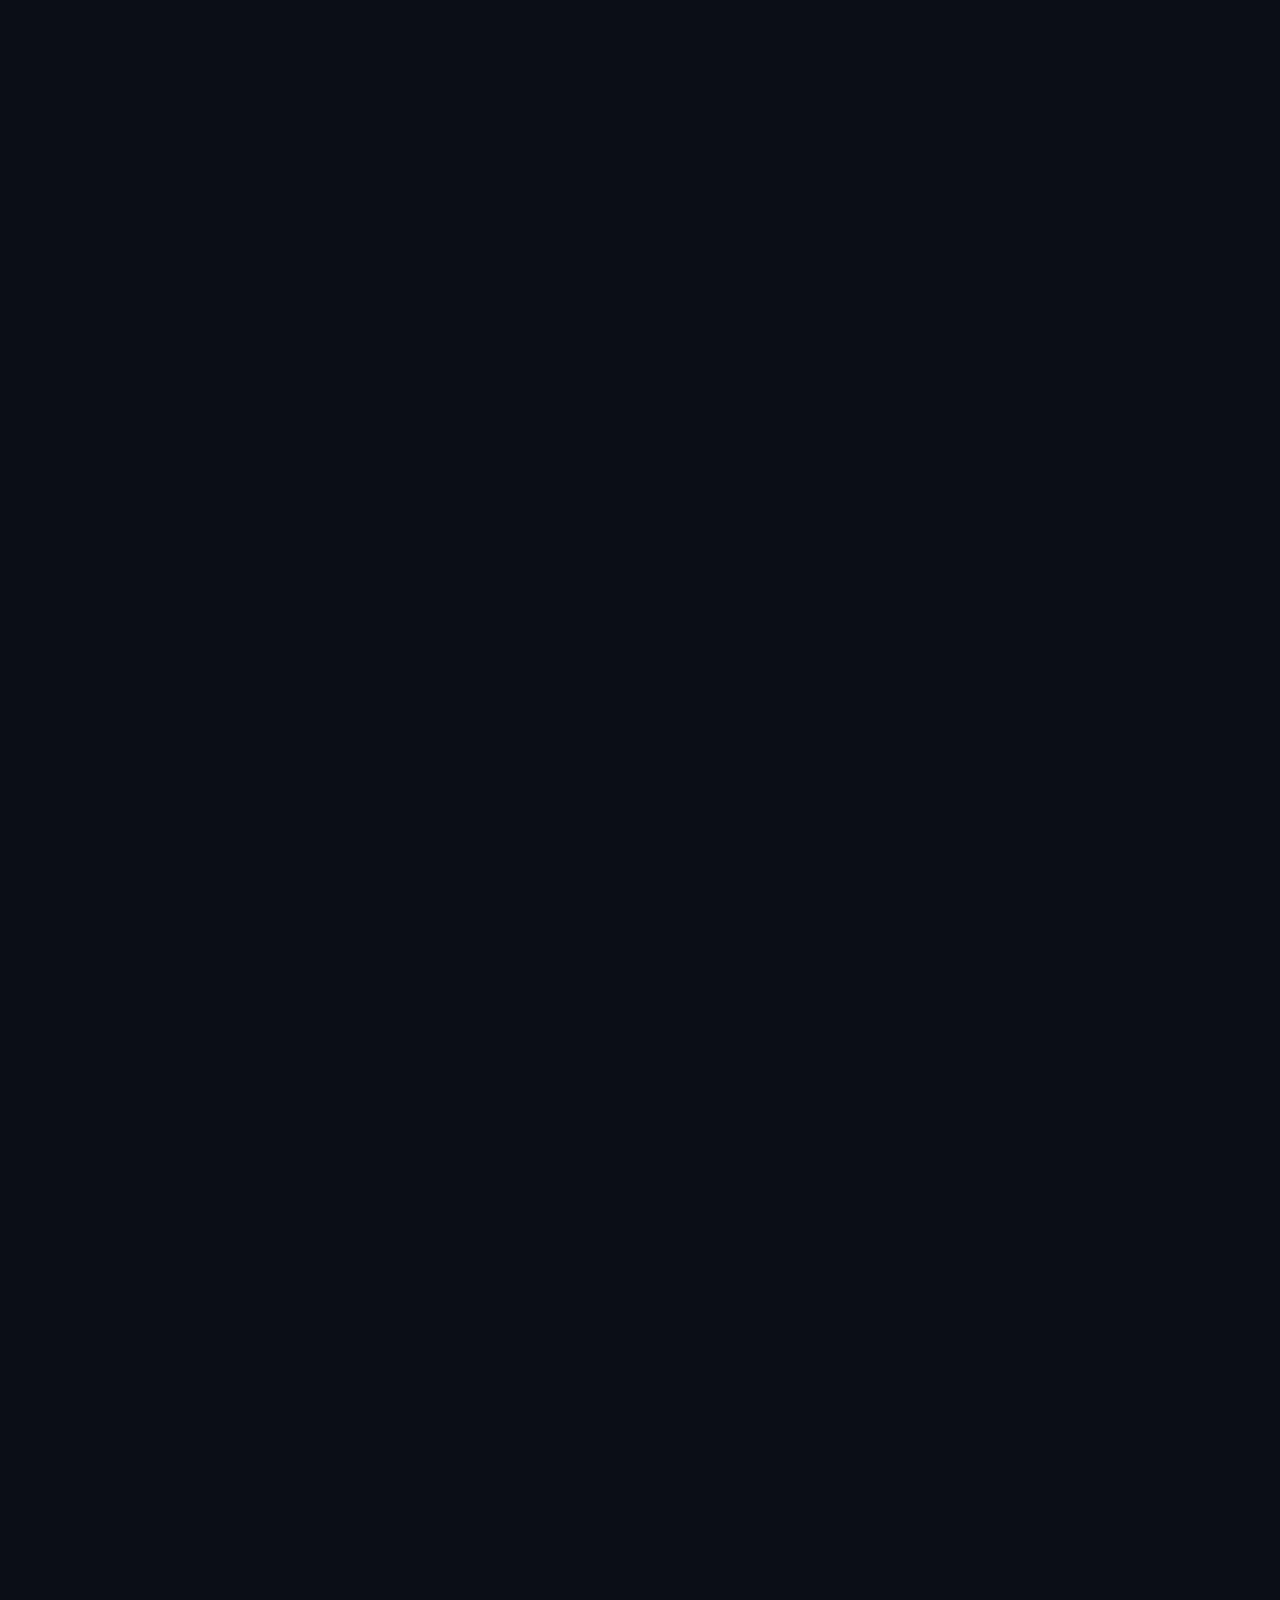
==== commit cd4ff004: "Add files via upload" ====
--- a/index.html
+++ b/index.html
@@ -5,7 +5,7 @@
   <meta name="theme-color" content="#0b0e17"><meta name="description" content="أنشئ صفحة روابط وبروفايل شخصية قابلة للتخصيص، واجمع كل روابطك في مكان واحد مع Linkora.">
   <title>Linkora — كل روابطك في صفحة واحدة</title><link rel="icon" href="assets/brand.svg" type="image/svg+xml"><link rel="stylesheet" href="assets/css/app.css">
   <script src="assets/js/config.js"></script>
-<script src="assets/js/i18n.js" defer></script></head>
+<script src="assets/js/i18n.js?v=20261111-release1" defer></script><script>document.documentElement.classList.add('maintenance-checking');</script><style>html.maintenance-checking body{visibility:hidden!important}</style></head>
 <body>
 <header class="topbar"><nav class="container nav"><a class="brand" href="index.html"><span class="brand-mark">L</span><span>Linkora</span></a><div class="nav-links"><a href="#features">المميزات</a><a href="#how">طريقة العمل</a><a href="#privacy">الخصوصية</a></div><div class="nav-actions"><button class="btn icon-btn" id="themeToggle" aria-label="تغيير المظهر">◐</button><a class="btn btn-quiet" href="auth.html">تسجيل الدخول</a><a class="btn btn-primary" href="auth.html?mode=signup">ابدأ مجانًا <span>↗</span></a></div></nav></header>
 <main>
@@ -15,4 +15,4 @@
 <section class="section" id="how"><div class="container"><div class="section-head"><span class="eyebrow">ثلاث خطوات بسيطة</span><h2>من الصفر إلى <span class="gradient-text">صفحتك الخاصة.</span></h2><p>مش محتاج خبرة في البرمجة أو تصميم المواقع.</p></div><div class="steps-grid"><article class="step-card"><span class="step-number">01 / حسابك</span><h3>سجّل حسابك</h3><p>أنشئ حسابًا ببريدك الإلكتروني، واختَر اسمًا مميزًا للرابط الخاص بك.</p></article><article class="step-card"><span class="step-number">02 / تصميمك</span><h3>خصص كل التفاصيل</h3><p>أضف صورتك والروابط والمعلومات والألوان والحركة، وشاهد معاينة مباشرة.</p></article><article class="step-card"><span class="step-number">03 / شارك</span><h3>انشر صفحتك</h3><p>انشرها وخد رابطًا قابلًا للمشاركة، وارجع عدّلها في أي وقت من لوحة التحكم.</p></article></div></div></section>
 <section class="section" id="privacy"><div class="container"><div class="cta-panel"><span class="eyebrow">ابدأ ببروفايلك الجديد</span><h2>خلي حضورك الرقمي <span class="gradient-text">يشبهك.</span></h2><p>صفحة واحدة مرتبة، شكل مميز، وتفاصيل بإيدك. ابدأ مجانًا وخلّي كل حاجة مهمة عنك على بُعد رابط واحد.</p><a class="btn btn-primary" href="auth.html?mode=signup">أنشئ صفحتك الآن ↗</a></div></div></section>
 </main><footer class="footer"><div class="container footer-inner"><a class="brand" href="index.html"><span class="brand-mark">L</span><span>Linkora</span></a><span>صفحتك. ألوانك. هويتك. © <span id="year"></span></span><span><a href="auth.html">حسابك</a> · <a href="editor.html">لوحة التحرير</a></span></div></footer>
-<script type="module" src="assets/js/home.js"></script></body></html>
+<script type="module" src="assets/js/site-guard.js?v=20261111-release1"></script><script type="module" src="assets/js/home.js?v=20261111-release1"></script></body></html>
--- a/assets/css/app.css
+++ b/assets/css/app.css
@@ -44,63 +44,256 @@
 
 .link-icon-tiktok,.link-icon-x,.link-icon-threads{background:rgba(255,255,255,.94)!important;color:#111!important;border-color:rgba(255,255,255,.88)!important}
 
-/* Linkora mobile navigation and publishing controls fix */
-@media (max-width:650px){
-  .topbar .nav{
-    min-height:auto;
-    padding-block:10px;
-    flex-wrap:wrap;
-    column-gap:8px;
-    row-gap:7px;
-  }
-  .topbar .nav .brand{order:1;flex:1 1 auto;min-width:0}
-  .topbar .nav .nav-actions{order:2;flex:0 0 auto}
-  .topbar .nav .nav-links{
-    display:flex!important;
-    order:3;
-    flex:1 0 100%;
-    width:100%;
-    justify-content:center;
-    flex-wrap:wrap;
-    gap:8px 18px;
-    padding:9px 2px 2px;
-    border-top:1px solid var(--line);
-    font-size:.88rem;
-  }
-  .topbar .nav .nav-links a{display:inline-flex;align-items:center;min-height:32px}
-
-  /* Keep preview and save actions visible in the editor heading. */
-  .page-heading>.nav-actions{
-    display:flex!important;
-    width:100%;
-    flex-wrap:wrap;
-    gap:8px;
-  }
-  .page-heading>.nav-actions>.btn{
-    display:inline-flex!important;
-    flex:1 1 135px;
-    min-width:0;
-    white-space:normal;
-    text-align:center;
-  }
-
-  /* Do not hide the copy, QR and open-page controls on small screens. */
-  .panel .nav-actions{
-    display:flex!important;
-    width:100%;
-    flex-wrap:wrap;
-    gap:8px;
-  }
-  .panel .nav-actions>.btn,
-  .panel .nav-actions>a.btn{
-    display:inline-flex!important;
-    flex:1 1 125px;
-    min-width:0;
-    white-space:normal;
-    text-align:center;
-    padding:10px 9px;
-  }
-  #qrPanel{width:100%;overflow:hidden}
-  #qrCode{max-width:100%;margin-inline:auto}
-  #qrCode canvas,#qrCode img{max-width:100%;height:auto!important;margin-inline:auto}
-}
+/* Linkora membership badges */
+.member-badge{display:inline-flex;align-items:center;justify-content:center;vertical-align:middle;gap:4px;margin-inline:4px;padding:3px 8px;border-radius:999px;font-size:.68rem;font-weight:900;letter-spacing:.04em;line-height:1.25;white-space:nowrap}.badge-vip{color:#422900;background:linear-gradient(120deg,#ffe7a0,#d49a32 55%,#fff0b8);border:1px solid rgba(255,215,120,.85);box-shadow:0 0 14px rgba(225,170,65,.25)}.badge-pro,.badge-verified{color:#dff1ff;background:linear-gradient(120deg,#1d7be8,#39b4ff);border:1px solid rgba(105,190,255,.8);box-shadow:0 0 12px rgba(35,145,255,.2)}.badge-verified{width:21px;height:21px;padding:0;border-radius:50%;font-size:.82rem}.badge-free{color:var(--muted);background:rgba(160,170,200,.1);border:1px solid var(--line)}
+.profile-badges{display:flex;justify-content:center;align-items:center;gap:6px;min-height:27px;margin:5px 0 2px}.public-profile h1{display:inline-block}.public-cover{height:132px;margin:-32px -27px -54px;border-radius:30px 30px 14px 14px;background-size:cover;background-position:center;position:relative;z-index:0;overflow:hidden}.public-cover:after{content:"";position:absolute;inset:0;background:linear-gradient(180deg,rgba(0,0,0,.04),rgba(0,0,0,.44))}.public-avatar{position:relative;z-index:1}.zoomable-avatar{cursor:zoom-in;transition:transform .25s,filter .25s}.zoomable-avatar:hover{transform:scale(1.045);filter:brightness(1.06)}
+.avatar-lightbox{position:fixed;inset:0;z-index:200;background:rgba(3,5,12,.9);backdrop-filter:blur(12px);display:grid;place-items:center;padding:24px;cursor:zoom-out}.avatar-lightbox[hidden]{display:none}.avatar-lightbox img{max-width:min(92vw,760px);max-height:86vh;object-fit:contain;border-radius:22px;box-shadow:0 25px 100px rgba(0,0,0,.55)}.avatar-lightbox-close{position:absolute;top:18px;right:20px;width:44px;height:44px;border-radius:50%;border:1px solid rgba(255,255,255,.25);background:rgba(255,255,255,.12);color:white;font-size:1.8rem;line-height:1}
+.link-label-wrap{display:grid;gap:5px;min-width:0}.link-featured-label{display:flex;align-items:center;gap:6px;font-size:.72rem;color:var(--warn);white-space:nowrap}.link-featured-input{accent-color:#e8b24f}.link-row-actions{display:flex;align-items:center;gap:4px}.link-row-actions .btn{padding:6px 8px;min-width:29px}.link-edit-row{grid-template-columns:minmax(125px,1fr) minmax(140px,1.5fr) 132px 105px}.featured-label{display:inline-flex;align-self:center;padding:3px 8px;border-radius:99px;font-size:.66rem;font-weight:850;color:#f4d58a;background:rgba(218,165,55,.13);border:1px solid rgba(218,165,55,.28)}.public-link.featured{border-color:rgba(225,177,76,.5);background:linear-gradient(130deg,rgba(225,177,76,.09),rgba(255,255,255,.035))}.public-links.icon-grid .public-link.featured .featured-label{position:absolute;top:-9px;left:50%;transform:translateX(-50%);z-index:2}.public-links.icon-grid .public-link{position:relative}.preview-link.featured{border-color:rgba(225,177,76,.48);background:rgba(225,177,76,.08)}.preview-link .featured-label{font-size:.59rem}
+@media(max-width:650px){.link-edit-row{grid-template-columns:minmax(0,1fr) minmax(0,1fr)}.link-edit-row .link-label-wrap{grid-column:1;grid-row:1}.link-edit-row .link-icon-control{grid-column:2;grid-row:1}.link-edit-row .link-url-input{grid-column:1/-1;grid-row:2}.link-edit-row .link-row-actions{grid-column:1/-1;grid-row:3;justify-content:flex-end}.link-featured-label{font-size:.68rem}}
+.profile-name-line{display:flex;align-items:center;justify-content:center;flex-wrap:wrap;gap:7px;margin:0 0 2px}.profile-name-line .profile-badges{display:inline-flex;margin:0;min-height:0}.profile-name-line h1{margin:0}
+
+
+/* Linkora final layout controls: cards and icon-only links can coexist. */
+.public-body,.public-body .profile-live,.public-body .public-shell,.public-body .public-profile{direction:ltr;text-align:center}
+.public-body .public-profile{unicode-bidi:plaintext}
+.public-links-stack{display:grid;gap:17px;width:100%;margin-top:20px;direction:ltr}
+.public-links{display:grid;grid-template-columns:1fr;gap:11px;width:100%;direction:ltr}
+.public-links[hidden],.public-social-icons[hidden],.preview-links[hidden],.preview-social-icons[hidden],#previewLinksEmpty[hidden]{display:none!important}
+.public-links .public-link{position:relative;display:flex;align-items:center;gap:13px;min-height:66px;width:100%;padding:13px 17px;border-radius:18px;text-decoration:none;text-align:left;direction:ltr;overflow:visible;transition:transform .25s ease,border-color .25s ease,box-shadow .25s ease,background .25s ease;animation:link-rise .55s cubic-bezier(.2,.75,.25,1) both}
+.public-links .public-link .link-label{flex:1;min-width:0;text-align:left;overflow-wrap:anywhere}
+.public-links .public-link .link-icon{width:40px;height:40px;flex:0 0 40px;display:grid;place-items:center;border-radius:13px;background:color-mix(in srgb,var(--link-brand,#8a7cff) 13%,transparent);color:var(--link-brand,var(--pub-accent));}
+.public-links .public-link .link-icon svg{width:22px;height:22px}
+.public-links.style-glass .public-link{background:rgba(255,255,255,.055);border:1px solid rgba(255,255,255,.14);backdrop-filter:blur(12px)}
+.public-links.style-gradient .public-link{background:linear-gradient(110deg,color-mix(in srgb,var(--pub-accent) 25%,transparent),color-mix(in srgb,var(--pub-accent2) 18%,transparent));border:1px solid color-mix(in srgb,var(--pub-accent2) 35%,transparent)}
+.public-links.style-outline .public-link{background:transparent;border:1px solid color-mix(in srgb,var(--pub-accent) 48%,transparent)}
+.public-links.style-solid .public-link{background:color-mix(in srgb,var(--pub-accent) 19%,var(--pub-bg));border:1px solid color-mix(in srgb,var(--pub-accent) 35%,transparent)}
+.public-links.motion-lift .public-link:hover{transform:translateY(-4px)}
+.public-links.motion-glow .public-link:hover{box-shadow:0 0 0 1px color-mix(in srgb,var(--pub-accent2) 55%,transparent),0 10px 35px color-mix(in srgb,var(--pub-accent) 24%,transparent)}
+.public-links.motion-pulse .public-link{animation:link-rise .55s ease both,link-soft-pulse 4.2s ease-in-out infinite}
+.public-links.motion-none .public-link{animation:none}
+@keyframes link-soft-pulse{0%,100%{box-shadow:0 0 0 rgba(138,124,255,0)}50%{box-shadow:0 0 22px color-mix(in srgb,var(--pub-accent) 16%,transparent)}}
+.public-links .public-link.featured{border:1px solid rgba(242,190,83,.76);background:linear-gradient(105deg,rgba(242,190,83,.17),color-mix(in srgb,var(--pub-accent) 12%,transparent));box-shadow:0 0 24px rgba(242,190,83,.13);animation:featured-shimmer 4.5s ease-in-out infinite}
+.public-links .public-link.featured .featured-label{position:absolute;top:-10px;right:14px;left:auto;display:inline-flex;align-items:center;padding:3px 9px;border-radius:999px;color:#3f2a08;background:linear-gradient(120deg,#ffe6a1,#dda73f);font-size:.64rem;font-weight:900;letter-spacing:.04em;box-shadow:0 3px 14px rgba(218,165,55,.25)}
+@keyframes featured-shimmer{0%,100%{box-shadow:0 0 14px rgba(242,190,83,.10)}50%{box-shadow:0 0 29px rgba(242,190,83,.24)}}
+.public-social-icons{display:flex;flex-wrap:wrap;justify-content:center;align-items:center;gap:14px;min-height:62px;padding:3px 0 5px;direction:ltr}
+.public-social-icons .social-icon-link{width:58px;height:58px;flex:0 0 58px;display:grid;place-items:center;border-radius:50%;border:1px solid color-mix(in srgb,var(--pub-accent) 35%,transparent);background:rgba(255,255,255,.055);color:var(--pub-text);text-decoration:none;box-shadow:0 8px 24px rgba(0,0,0,.15),0 0 0 6px color-mix(in srgb,var(--pub-accent) 7%,transparent);transition:transform .25s ease,box-shadow .25s ease,border-color .25s ease;animation:social-orbit 4s ease-in-out infinite}
+.public-social-icons .social-icon-link:nth-child(2n){animation-delay:-1.3s}.public-social-icons .social-icon-link:nth-child(3n){animation-delay:-2.4s}
+.public-social-icons .social-icon-link:hover{transform:translateY(-5px) scale(1.06);border-color:var(--pub-accent2);box-shadow:0 12px 28px rgba(0,0,0,.2),0 0 0 8px color-mix(in srgb,var(--pub-accent2) 12%,transparent)}
+.public-social-icons .link-icon{width:100%;height:100%;display:grid;place-items:center;border-radius:50%;background:transparent!important;color:var(--link-brand,var(--pub-accent))}
+.public-social-icons .link-icon svg{width:27px;height:27px}
+.public-social-icons .social-icon-link.featured{border-color:#e2b34d;box-shadow:0 0 0 5px rgba(226,179,77,.09),0 9px 25px rgba(226,179,77,.16)}
+.public-profile .profile-name-line{direction:ltr;flex-direction:row;justify-content:center}
+.public-profile .public-bio,.public-profile .public-subtitle,.public-profile .public-facts{direction:ltr}
+/* Live editor preview mirrors the final page. */
+.preview-links{display:grid;grid-template-columns:1fr;gap:8px;width:100%}
+.preview-links .preview-link{position:relative;display:flex;align-items:center;gap:9px;padding:10px 12px;border-radius:13px;min-height:49px;transition:transform .2s ease,box-shadow .2s ease}
+.preview-links .preview-link-main{display:flex;align-items:center;gap:8px;min-width:0;flex:1}
+.preview-links .preview-link-main>span:last-child{overflow-wrap:anywhere}
+.preview-links .link-icon-preview{width:27px;height:27px;display:grid;place-items:center;border-radius:9px}
+.preview-links .link-icon-preview svg{width:17px;height:17px}
+.preview-links.style-glass .preview-link{background:rgba(255,255,255,.06);border:1px solid rgba(255,255,255,.13)}
+.preview-links.style-gradient .preview-link{background:linear-gradient(110deg,color-mix(in srgb,var(--paccent) 20%,transparent),color-mix(in srgb,var(--paccent2) 16%,transparent));border:1px solid color-mix(in srgb,var(--paccent2) 35%,transparent)}
+.preview-links.style-outline .preview-link{background:transparent;border:1px solid color-mix(in srgb,var(--paccent) 42%,transparent)}
+.preview-links.style-solid .preview-link{background:color-mix(in srgb,var(--paccent) 18%,transparent);border:1px solid color-mix(in srgb,var(--paccent) 35%,transparent)}
+.preview-links .preview-link.featured{border:1px solid rgba(242,190,83,.65);background:rgba(242,190,83,.1)}
+.preview-links .preview-link .featured-label{font-size:.58rem;color:#f4d58a}
+.preview-social-icons{display:flex;flex-wrap:wrap;justify-content:center;gap:8px;margin-top:10px}
+.preview-social-icon{width:34px;height:34px;display:grid;place-items:center;border-radius:50%;border:1px solid color-mix(in srgb,var(--paccent) 35%,transparent);background:rgba(255,255,255,.06);animation:social-orbit 4s ease-in-out infinite}
+.preview-social-icon .link-icon-preview{width:100%;height:100%;display:grid;place-items:center;border-radius:50%}
+.preview-social-icon .link-icon-preview svg{width:18px;height:18px}
+.link-display-options{display:flex;flex-wrap:wrap;gap:7px 12px;margin-top:3px}
+.link-display-options label{display:inline-flex;align-items:center;gap:4px;font-size:.68rem;color:var(--muted);white-space:nowrap}
+.link-display-options input{accent-color:var(--accent)}
+.featured-help{margin:10px 0 13px;line-height:1.75}
+@media(max-width:650px){.public-links-stack{gap:14px}.public-social-icons{gap:12px}.public-social-icons .social-icon-link{width:53px;height:53px;flex-basis:53px}.link-display-options{gap:6px 9px}.link-edit-row{grid-template-columns:minmax(0,1fr) minmax(0,1fr)}.link-edit-row .link-label-wrap{grid-column:1;grid-row:1}.link-edit-row .link-icon-control{grid-column:2;grid-row:1}.link-edit-row .link-url-input{grid-column:1/-1;grid-row:2}.link-edit-row .link-row-actions{grid-column:1/-1;grid-row:3;justify-content:flex-end}}
+@media(prefers-reduced-motion:reduce){.public-links .public-link,.public-social-icons .social-icon-link,.preview-social-icon{animation:none!important;transition:none!important}}
+
+/* Keep icon-only links free of labels in both public page and preview. */
+.public-social-icons .social-icon-link .link-icon{width:100%;height:100%;display:grid;place-items:center}.public-social-icons .social-icon-link .link-icon svg{width:27px;height:27px}.public-social-icons .social-icon-link{overflow:visible}.public-body{direction:ltr!important}.public-body *{unicode-bidi:plaintext}
+
+
+/* Linkora mobile navigation: keep every navigation action reachable instead of hiding controls. */
+@media (max-width: 650px) {
+  .nav {
+    min-height: 0;
+    padding-block: 10px;
+    display: flex;
+    flex-wrap: wrap;
+    align-items: center;
+    justify-content: space-between;
+    gap: 8px 10px;
+  }
+  .nav > .brand { order: 0; flex: 1 1 118px; min-width: 0; }
+  .nav > .nav-actions {
+    order: 1;
+    display: flex;
+    flex: 0 1 auto;
+    max-width: 100%;
+    flex-wrap: wrap;
+    justify-content: flex-end;
+    align-items: center;
+    gap: 6px;
+    margin-inline-start: 0 !important;
+  }
+  .nav > .nav-links {
+    order: 2;
+    display: flex !important;
+    flex: 1 0 100%;
+    flex-wrap: wrap;
+    justify-content: center;
+    gap: 7px 16px;
+    padding-top: 5px;
+    font-size: .84rem;
+  }
+  .nav > .nav-actions .btn,
+  .nav > .nav-actions .lang-toggle,
+  .nav > .nav-actions [data-lang-toggle] {
+    display: inline-flex !important;
+    min-height: 34px;
+    padding: 7px 9px;
+    font-size: .78rem;
+    white-space: nowrap;
+  }
+  .nav > .nav-actions #currentEmail,
+  .nav > .nav-actions #adminEmail { display: none !important; }
+  .nav > .nav-actions #signOutBtn { flex: 0 0 auto; }
+  .nav .nav-links a[hidden] { display: none !important; }
+  .page-heading > .nav-actions { width: 100%; flex-wrap: wrap; gap: 8px; }
+  .page-heading > .nav-actions .btn { flex: 1 1 auto; }
+  .panel-head { flex-wrap: wrap; align-items: flex-start; }
+  .toolbar, .table-actions { flex-wrap: wrap; }
+  .table-actions { min-width: 0; }
+}
+
+/* Keep cover images clipped to the profile frame on every screen size. */
+.public-profile { overflow: hidden; }
+.public-cover {
+  display: block;
+  width: calc(100% + 54px);
+  height: 132px;
+  margin: -32px -27px -54px;
+  border-radius: 30px 30px 14px 14px;
+  background-size: cover;
+  background-position: center;
+  background-repeat: no-repeat;
+  overflow: hidden;
+}
+.preview-profile { overflow: hidden; }
+.preview-cover {
+  display: block;
+  width: calc(100% + 46px);
+  height: 118px;
+  margin: -27px -23px -44px;
+  border-radius: 27px 27px 14px 14px;
+  background-size: cover;
+  background-position: center;
+  background-repeat: no-repeat;
+  position: relative;
+  z-index: 0;
+  overflow: hidden;
+}
+.preview-cover:after {
+  content: "";
+  position: absolute;
+  inset: 0;
+  background: linear-gradient(180deg, rgba(0,0,0,.04), rgba(0,0,0,.38));
+}
+.preview-avatar, .preview-avatar-fallback { position: relative; z-index: 1; }
+.preview-profile:after {
+  background: linear-gradient(var(--preview-card-overlay, transparent), var(--preview-card-overlay, transparent)),
+    var(--preview-card-image, none), var(--pbg);
+  background-size: cover;
+  background-position: center;
+}
+.preview-profile.card-outline:after {
+  background: linear-gradient(var(--preview-card-overlay, transparent), var(--preview-card-overlay, transparent)),
+    var(--preview-card-image, none), transparent;
+}
+.public-profile:after {
+  background: linear-gradient(var(--pub-card-overlay, transparent), var(--pub-card-overlay, transparent)),
+    var(--pub-card-image, none), var(--pub-card, rgba(18,23,37,.8));
+  background-size: cover;
+  background-position: center;
+}
+.public-profile.card-outline:after {
+  background: linear-gradient(var(--pub-card-overlay, transparent), var(--pub-card-overlay, transparent)),
+    var(--pub-card-image, none), transparent;
+}
+.preview-stage {
+  background-size: cover;
+  background-position: center;
+  background-repeat: no-repeat;
+}
+.background-image-settings { margin-top: 14px; }
+.background-image-field {
+  padding: 15px;
+  border: 1px solid var(--line);
+  border-radius: 15px;
+  background: rgba(255,255,255,.025);
+}
+.background-image-field input[type="file"] { padding: 9px; }
+@media (max-width: 650px) {
+  .public-profile { overflow: hidden; padding: 27px 18px 21px; }
+  .public-cover {
+    width: calc(100% + 36px);
+    height: 116px;
+    margin: -27px -18px -43px;
+    border-radius: 28px 28px 13px 13px;
+  }
+  .preview-profile { width: 100%; max-width: 350px; padding: 26px 18px; }
+  .preview-cover {
+    width: calc(100% + 36px);
+    height: 112px;
+    margin: -26px -18px -42px;
+    border-radius: 25px 25px 13px 13px;
+  }
+  .preview-stage { min-height: 590px; padding: 40px 10px 20px; }
+  .background-image-field { padding: 12px; }
+}
+
+
+/* Keep the publish/share actions visible and easy to tap on mobile.
+   The general mobile navbar rule hides non-primary .nav-actions buttons;
+   this dedicated editor group must not inherit that behavior. */
+.share-actions {
+  display: flex;
+  flex-wrap: wrap;
+  align-items: stretch;
+  gap: 8px;
+  width: 100%;
+  min-width: 0;
+}
+.share-actions > .btn {
+  display: inline-flex;
+  flex: 1 1 140px;
+  min-width: 0;
+  align-items: center;
+  justify-content: center;
+  text-align: center;
+}
+@media (max-width: 650px) {
+  .share-actions {
+    display: grid !important;
+    grid-template-columns: repeat(2, minmax(0, 1fr));
+    gap: 8px;
+    width: 100%;
+  }
+  .share-actions > .btn {
+    display: inline-flex !important;
+    width: 100%;
+    min-width: 0;
+    min-height: 42px;
+    padding: 9px 7px;
+    font-size: .82rem;
+    white-space: nowrap;
+  }
+  .share-actions > #openPageLink {
+    grid-column: 1 / -1;
+  }
+}
+@media (max-width: 360px) {
+  .share-actions > .btn {
+    padding-inline: 5px;
+    font-size: .76rem;
+  }
+}
